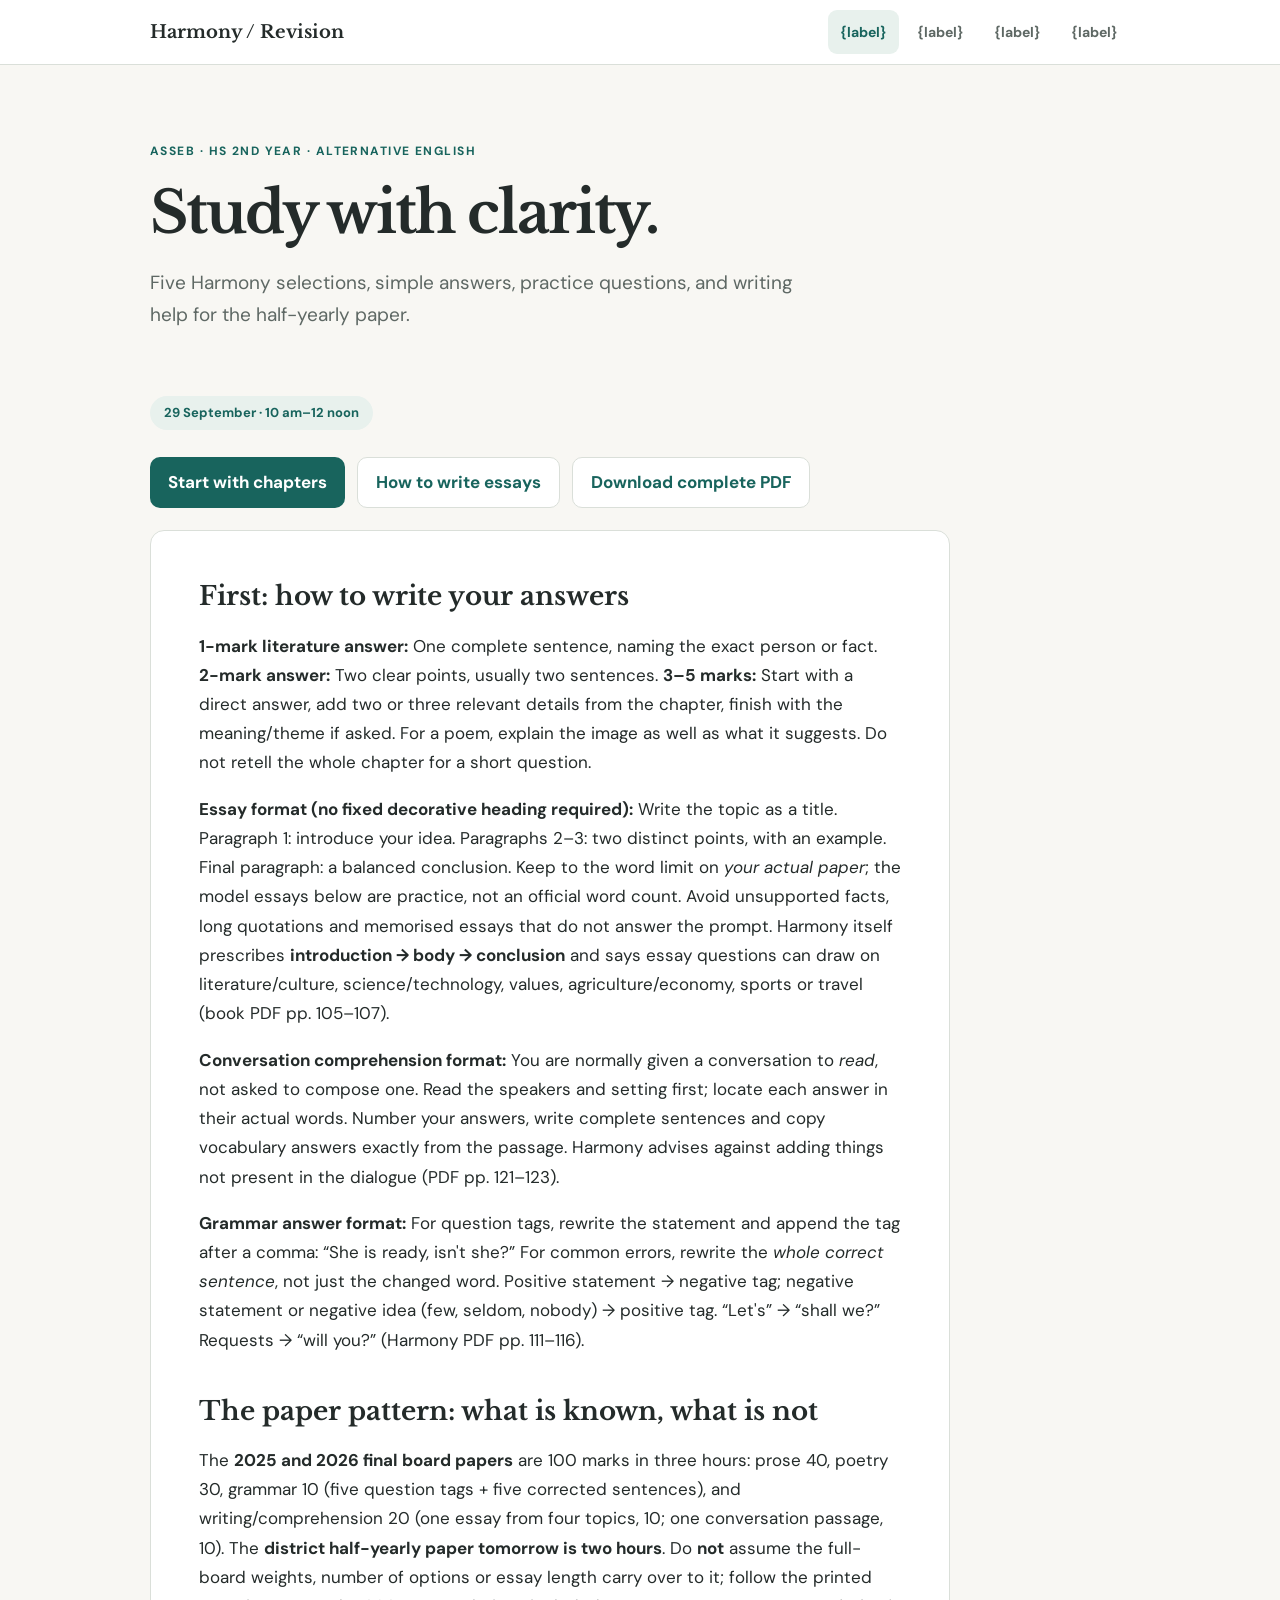
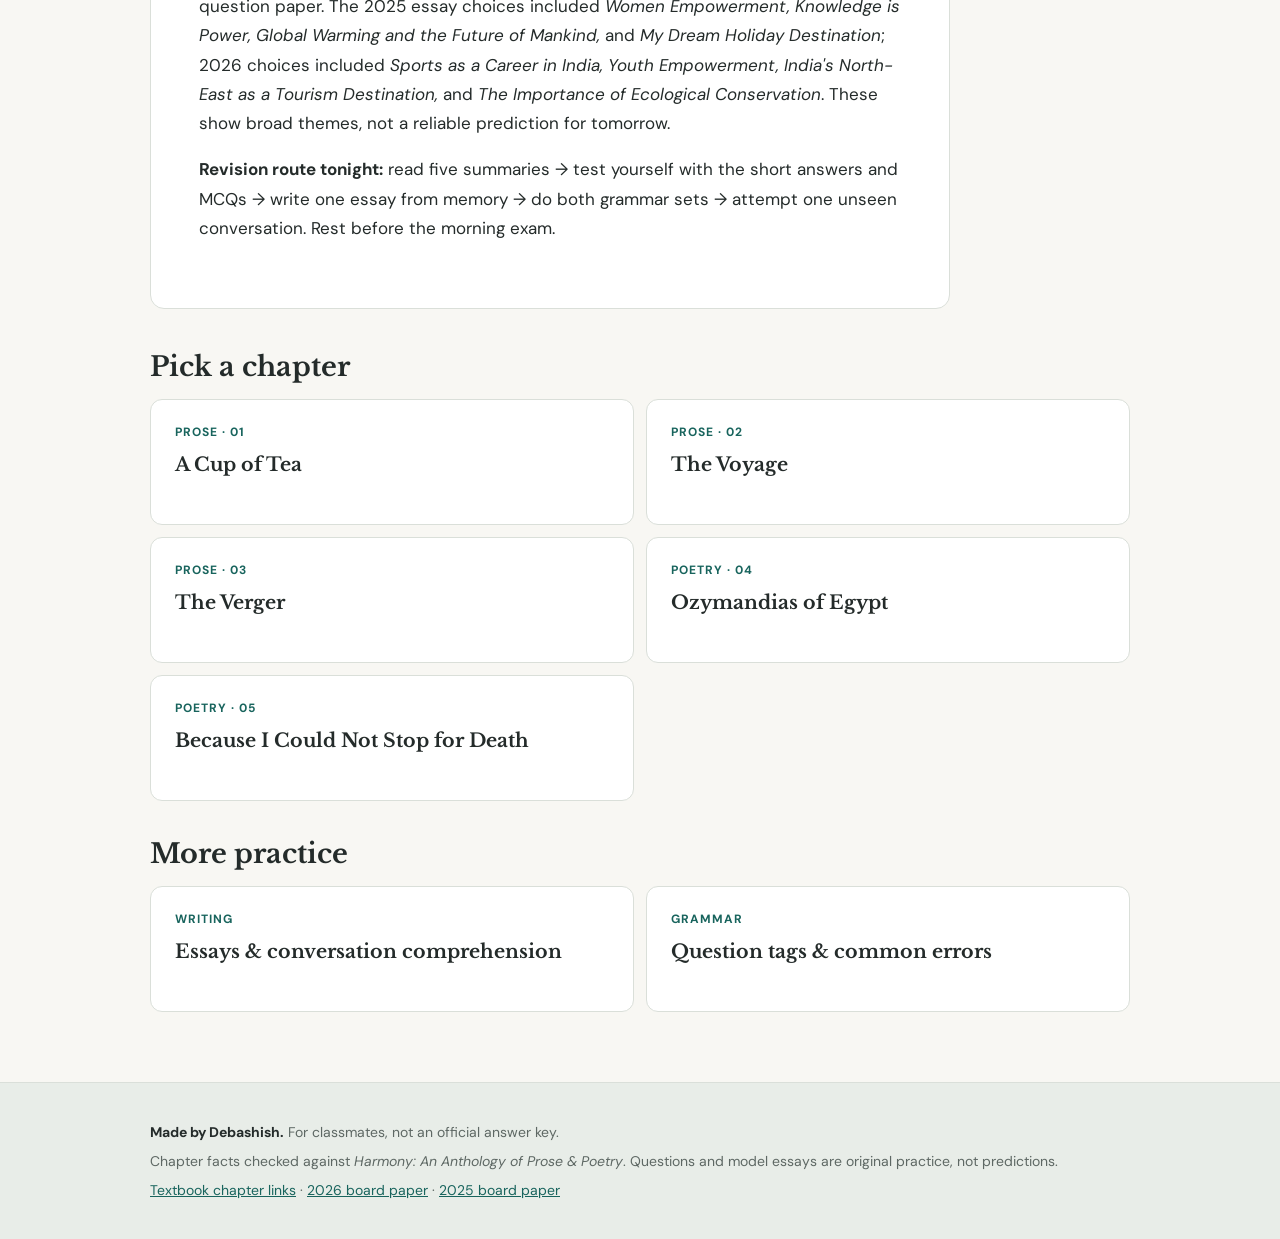
==== index.html @ 0e3cce75 "Build Harmony Alternative English revision website and PDF" ====
<!doctype html><html lang="en"><head><meta charset="utf-8"><meta name="viewport" content="width=device-width,initial-scale=1"><meta name="theme-color" content="#f8f7f3"><meta name="description" content="Readable Alternative English revision notes for ASSEB HS 2nd year: Harmony chapters, writing and practice."><title>Study with clarity. | Harmony Revision</title><link rel="stylesheet" href="style.css"></head><body><header class="top"><div class="shell"><a class="brand" href="index.html">Harmony / Revision</a><nav aria-label="Main navigation"><a href="index.html" aria-current="page">{label}</a><a href="chapters.html">{label}</a><a href="writing.html">{label}</a><a href="grammar.html">{label}</a></nav></div></header><div class="shell"><header class="hero"><span class="eyebrow">ASSEB · HS 2nd Year · Alternative English</span><h1>Study with clarity.</h1><p>Five Harmony selections, simple answers, practice questions, and writing help for the half-yearly paper.</p></header><main class="main"><span class="pill">29 September · 10 am–12 noon</span><div class="actions"><a class="btn" href="chapters.html">Start with chapters</a><a class="btn alt" href="writing.html">How to write essays</a><a class="btn alt" href="ALTE-Harmony-Study-Guide.pdf" download>Download complete PDF</a></div><section class="article"><h2>First: how to write your answers</h2>
<p><strong>1-mark literature answer:</strong> One complete sentence, naming the exact person or fact. <strong>2-mark answer:</strong> Two clear points, usually two sentences. <strong>3–5 marks:</strong> Start with a direct answer, add two or three relevant details from the chapter, finish with the meaning/theme if asked. For a poem, explain the image as well as what it suggests. Do not retell the whole chapter for a short question.</p>
<p><strong>Essay format (no fixed decorative heading required):</strong> Write the topic as a title. Paragraph 1: introduce your idea. Paragraphs 2–3: two distinct points, with an example. Final paragraph: a balanced conclusion. Keep to the word limit on <em>your actual paper</em>; the model essays below are practice, not an official word count. Avoid unsupported facts, long quotations and memorised essays that do not answer the prompt. Harmony itself prescribes <strong>introduction → body → conclusion</strong> and says essay questions can draw on literature/culture, science/technology, values, agriculture/economy, sports or travel (book PDF pp. 105–107).</p>
<p><strong>Conversation comprehension format:</strong> You are normally given a conversation to <em>read</em>, not asked to compose one. Read the speakers and setting first; locate each answer in their actual words. Number your answers, write complete sentences and copy vocabulary answers exactly from the passage. Harmony advises against adding things not present in the dialogue (PDF pp. 121–123).</p>
<p><strong>Grammar answer format:</strong> For question tags, rewrite the statement and append the tag after a comma: “She is ready, isn't she?” For common errors, rewrite the <em>whole correct sentence</em>, not just the changed word. Positive statement → negative tag; negative statement or negative idea (few, seldom, nobody) → positive tag. “Let's” → “shall we?” Requests → “will you?” (Harmony PDF pp. 111–116).</p>
<h2>The paper pattern: what is known, what is not</h2>
<p>The <strong>2025 and 2026 final board papers</strong> are 100 marks in three hours: prose 40, poetry 30, grammar 10 (five question tags + five corrected sentences), and writing/comprehension 20 (one essay from four topics, 10; one conversation passage, 10). The <strong>district half-yearly paper tomorrow is two hours</strong>. Do <strong>not</strong> assume the full-board weights, number of options or essay length carry over to it; follow the printed question paper. The 2025 essay choices included <em>Women Empowerment, Knowledge is Power, Global Warming and the Future of Mankind,</em> and <em>My Dream Holiday Destination</em>; 2026 choices included <em>Sports as a Career in India, Youth Empowerment, India's North-East as a Tourism Destination,</em> and <em>The Importance of Ecological Conservation</em>. These show broad themes, not a reliable prediction for tomorrow.</p>
<p><strong>Revision route tonight:</strong> read five summaries → test yourself with the short answers and MCQs → write one essay from memory → do both grammar sets → attempt one unseen conversation. Rest before the morning exam.</p></section><h2 class="section-title">Pick a chapter</h2><div class="chapter-list"><a class="chapter-link" href="a-cup-of-tea.html"><small>Prose · 01</small><strong>A Cup of Tea</strong></a><a class="chapter-link" href="the-voyage.html"><small>Prose · 02</small><strong>The Voyage</strong></a><a class="chapter-link" href="the-verger.html"><small>Prose · 03</small><strong>The Verger</strong></a><a class="chapter-link" href="ozymandias.html"><small>Poetry · 04</small><strong>Ozymandias of Egypt</strong></a><a class="chapter-link" href="because-i-could-not-stop-for-death.html"><small>Poetry · 05</small><strong>Because I Could Not Stop for Death</strong></a></div><h2 class="section-title">More practice</h2><div class="chapter-list"><a class="chapter-link" href="writing.html"><small>Writing</small><strong>Essays & conversation comprehension</strong></a><a class="chapter-link" href="grammar.html"><small>Grammar</small><strong>Question tags & common errors</strong></a></div></main></div><footer class="footer"><div class="shell"><p><strong>Made by Debashish.</strong> For classmates, not an official answer key.</p><p>Chapter facts checked against <em>Harmony: An Anthology of Prose &amp; Poetry</em>. Questions and model essays are original practice, not predictions.</p><p><a href="https://devlibrary.in/class-12-alternative-english-book">Textbook chapter links</a> · <a href="https://www.thetreasurenotes.in/2026/02/asseb-class-12-alternative-english-question-paper-2026.html">2026 board paper</a> · <a href="https://www.dynamictutorialsandservices.org/2025/06/alternative-english-question-paper-2025.html">2025 board paper</a></p></div></footer><script src="app.js"></script></body></html>
---- style.css ----
@import url('https://fonts.googleapis.com/css2?family=DM+Sans:wght@400;500;600;700&family=Libre+Baskerville:wght@400;700&display=swap');
:root{--paper:#f8f7f3;--ink:#242b2a;--muted:#5e6864;--line:#dadfd9;--teal:#18645d;--soft:#e8f1ed;--white:#fff}*{box-sizing:border-box}html{scroll-behavior:smooth}body{margin:0;background:var(--paper);color:var(--ink);font:17px/1.72 'DM Sans',Arial,sans-serif}a{color:var(--teal)}a:focus-visible,button:focus-visible,input:focus-visible{outline:3px solid #d68c48;outline-offset:3px}.shell{width:min(980px,calc(100% - 38px));margin:auto}.top{background:var(--white);border-bottom:1px solid var(--line)}.top .shell{min-height:64px;display:flex;align-items:center;justify-content:space-between;gap:16px}.brand{font:700 18px 'Libre Baskerville',Georgia,serif;color:var(--ink);text-decoration:none}.top nav{display:flex;flex-wrap:wrap;gap:6px}.top nav a{color:var(--muted);font-size:14px;text-decoration:none;font-weight:700;padding:10px 12px;border-radius:9px}.top nav a:hover,.top nav a[aria-current]{background:var(--soft);color:var(--teal)}.hero{padding:70px 0 45px;max-width:790px}.eyebrow{color:var(--teal);font-size:12px;letter-spacing:.12em;font-weight:700;text-transform:uppercase}.hero h1{font:700 clamp(34px,6vw,58px)/1.16 'Libre Baskerville',Georgia,serif;letter-spacing:-.035em;margin:16px 0}.hero p{font-size:19px;color:var(--muted);max-width:670px}.pill{display:inline-block;background:var(--soft);color:var(--teal);font-size:13px;font-weight:700;border-radius:100px;padding:6px 14px}.actions{display:flex;gap:12px;flex-wrap:wrap;margin-top:27px}.btn{display:inline-flex;align-items:center;justify-content:center;min-height:48px;padding:10px 18px;background:var(--teal);color:white;text-decoration:none;border-radius:10px;font-weight:700}.btn.alt{background:white;color:var(--teal);border:1px solid var(--line)}.main{padding-bottom:70px}.section-title{font:700 27px/1.3 'Libre Baskerville',Georgia,serif;margin:35px 0 15px}.chapter-list{display:grid;grid-template-columns:repeat(2,minmax(0,1fr));gap:12px}.chapter-link{display:block;padding:22px 24px;background:white;border:1px solid var(--line);border-radius:12px;color:var(--ink);text-decoration:none;min-height:126px}.chapter-link:hover{border-color:var(--teal);background:#fdfefd}.chapter-link small{display:block;color:var(--teal);font-size:12px;text-transform:uppercase;letter-spacing:.08em;font-weight:700}.chapter-link strong{display:block;font:700 19px/1.35 'Libre Baskerville',Georgia,serif;margin-top:9px}.wide{grid-column:span 2}.article{max-width:800px;background:white;border:1px solid var(--line);border-radius:14px;padding:clamp(22px,5vw,48px);margin:22px 0 40px}.article h2{font:700 26px/1.35 'Libre Baskerville',Georgia,serif;margin:1.5em 0 .65em}.article h2:first-child{margin-top:0}.article h3{font:700 20px/1.4 'Libre Baskerville',Georgia,serif;margin:1.5em 0 .5em}.article p,.article li{overflow-wrap:anywhere}.article li{margin:8px 0}.article strong{font-weight:700}.article blockquote{border-left:3px solid var(--teal);padding-left:20px;margin:20px 0;color:var(--muted)}.article hr{border:0;border-top:1px solid var(--line);margin:28px 0}.article ol,.article ul{padding-left:1.35em}.article a{overflow-wrap:anywhere}.article .qna{background:var(--paper);padding:12px;border-radius:8px}.navchap{display:flex;justify-content:space-between;gap:12px;margin:24px 0}.crumb{display:inline-block;margin-top:26px;color:var(--teal);text-decoration:none;font-size:14px;font-weight:700}.footer{background:#e8ede8;border-top:1px solid var(--line);padding:32px 0;font-size:14px;color:var(--muted)}.footer strong{color:var(--ink)}.footer p{margin:5px 0}.footer a{color:var(--teal)}.progress{display:flex;align-items:center;gap:8px;font-size:14px;font-weight:700;color:var(--teal);margin:16px 0}.progress input{width:20px;height:20px;accent-color:var(--teal)}.toc{display:flex;gap:9px;flex-wrap:wrap}.toc a{background:white;border:1px solid var(--line);border-radius:100px;padding:7px 13px;text-decoration:none;font-size:14px;font-weight:700}.article details{border:1px solid var(--line);border-radius:9px;padding:10px 14px;margin:9px 0}.article summary{cursor:pointer;font-weight:700}.article details p{margin:8px 0}.notice{padding:18px;background:var(--soft);border-radius:10px;color:#21453e;margin:22px 0}.printlink{margin:16px 0}.sr-only{position:absolute;clip:rect(0,0,0,0)}@media(max-width:640px){body{font-size:16px;line-height:1.68}.top .shell{align-items:flex-start;flex-direction:column;padding:11px 0}.top nav{width:100%;justify-content:space-between}.top nav a{padding:8px 5px;font-size:13px}.hero{padding:43px 0 28px}.hero p{font-size:17px}.chapter-list{grid-template-columns:1fr}.wide{grid-column:auto}.article{margin:14px 0 30px}.navchap{flex-direction:column}}@media print{.top,.footer,.actions,.navchap,.progress,.crumb{display:none!important}.article{border:0;padding:0;max-width:none}body{background:white;font-size:12pt}.shell{width:100%}}
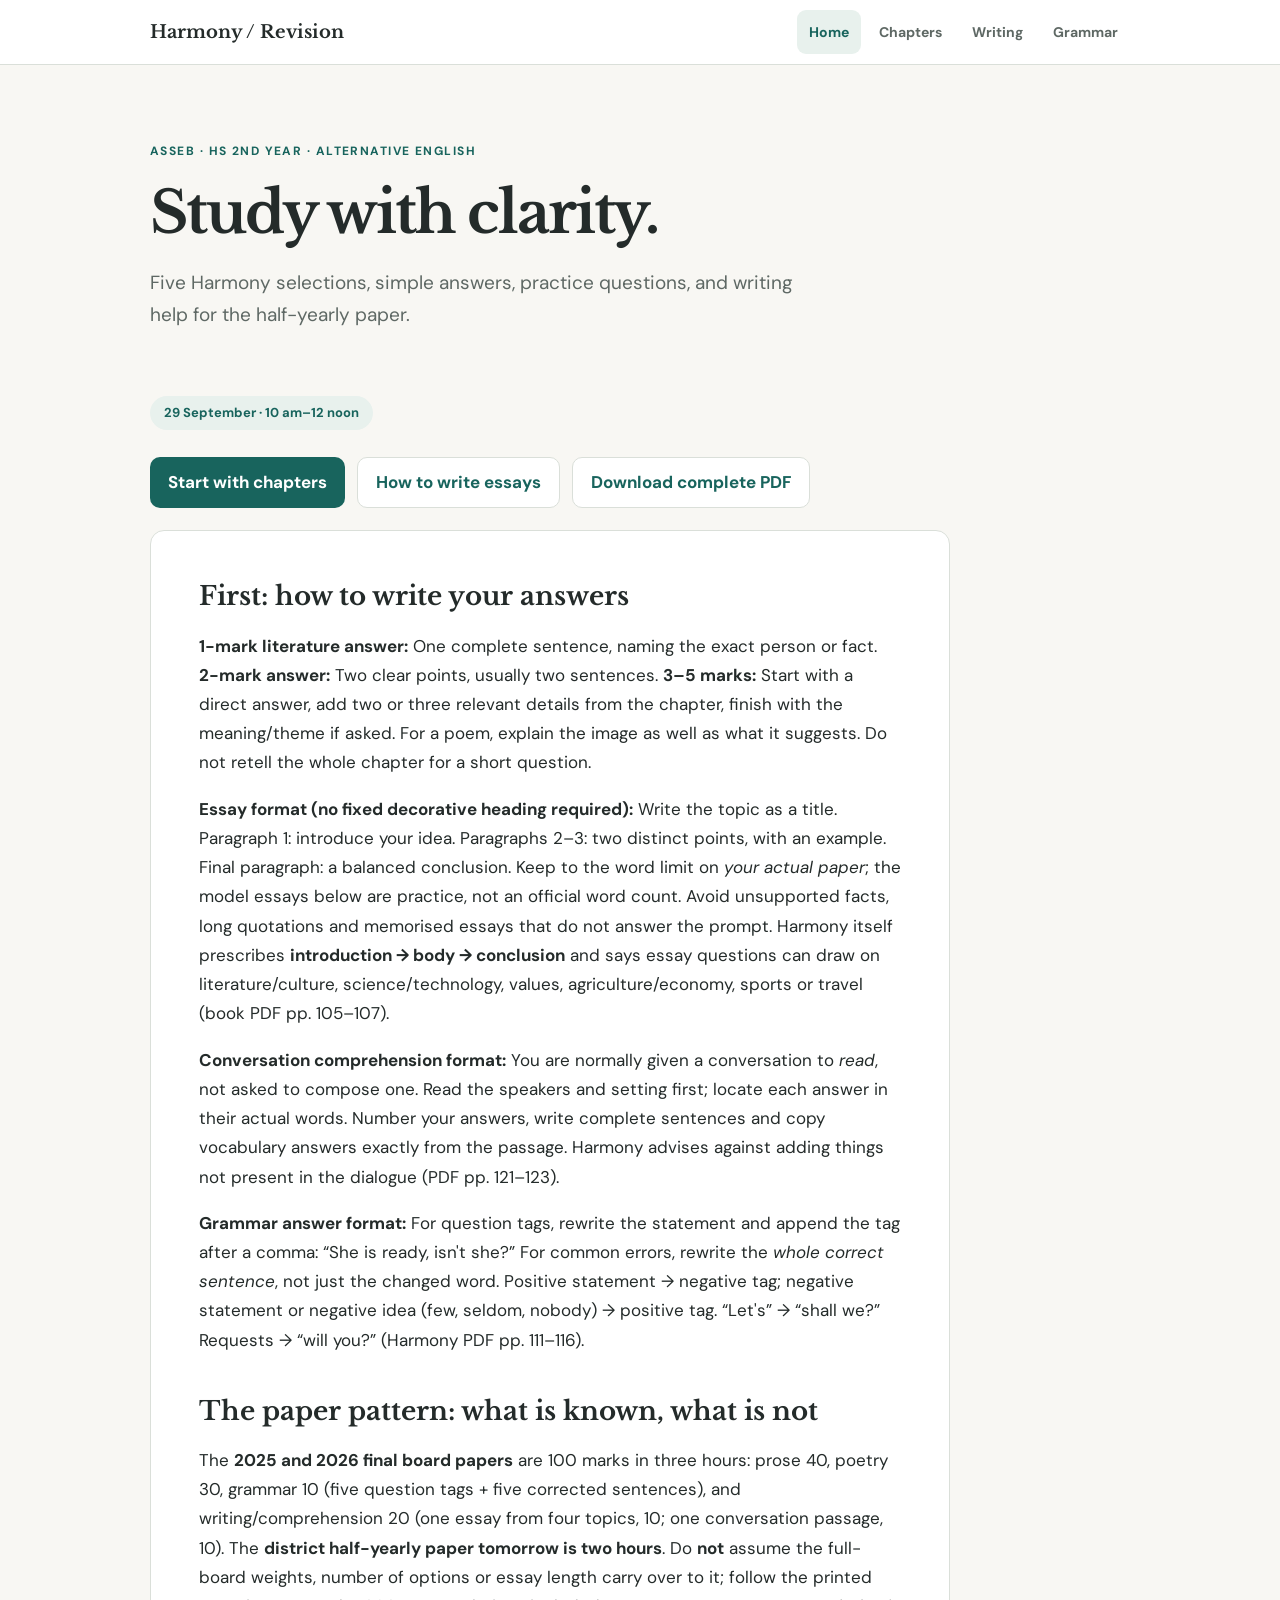
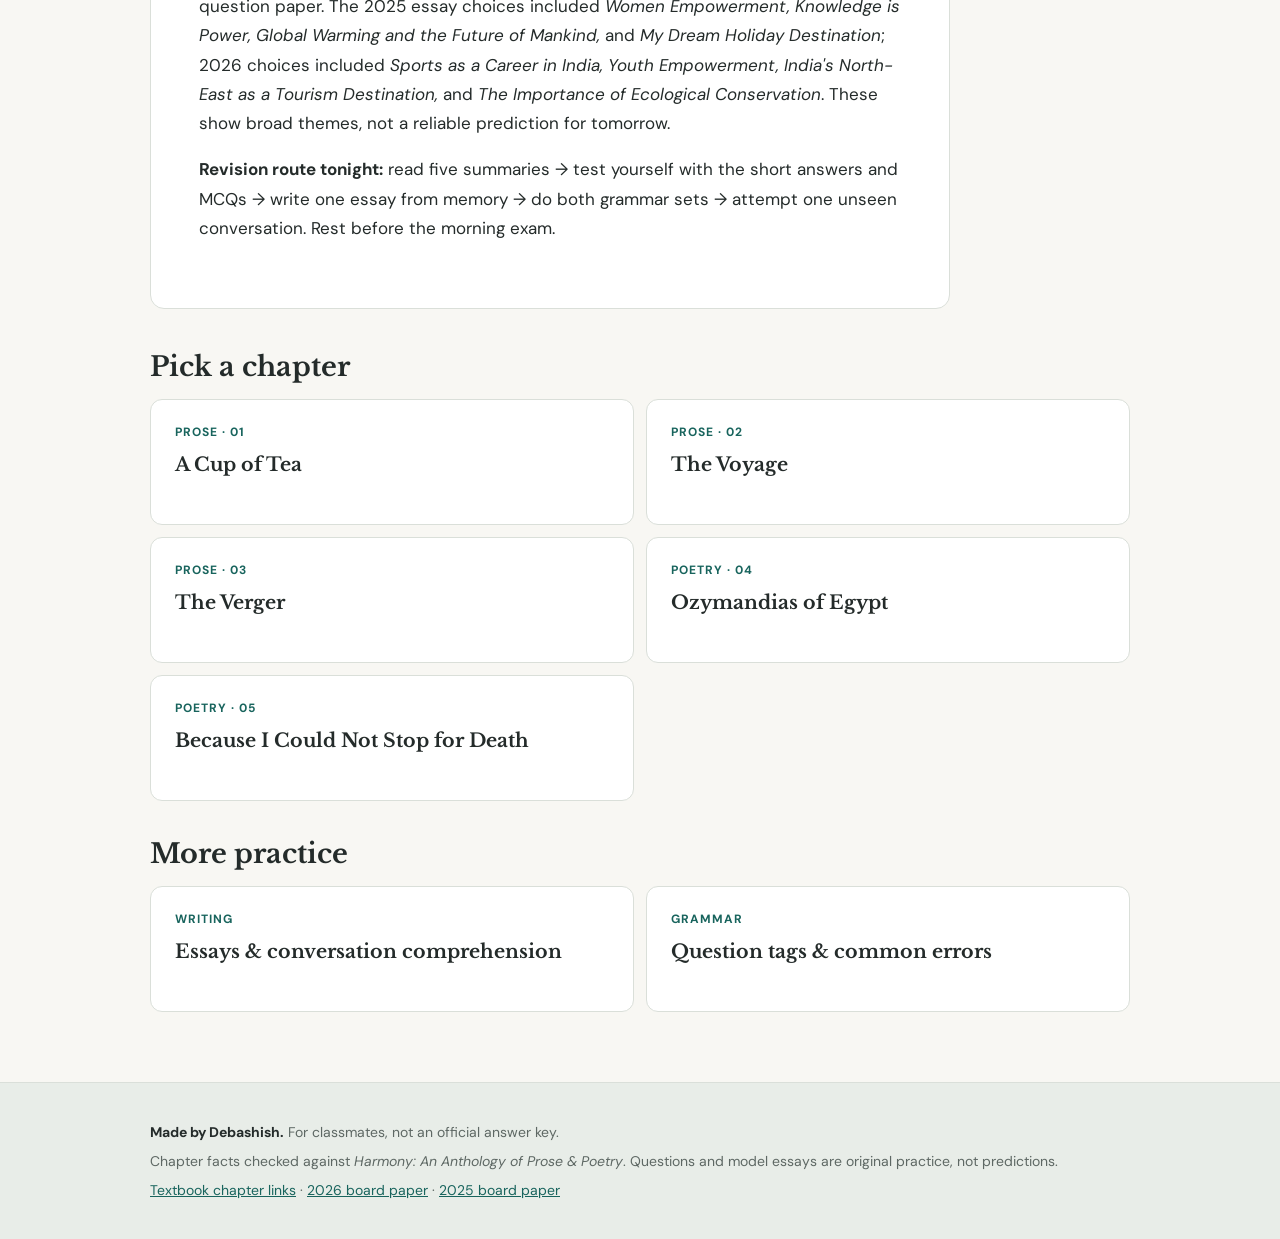
==== commit 73d2cf8a: "Fix navigation labels and writing-page anchors" ====
--- a/index.html
+++ b/index.html
@@ -1,4 +1,4 @@
-<!doctype html><html lang="en"><head><meta charset="utf-8"><meta name="viewport" content="width=device-width,initial-scale=1"><meta name="theme-color" content="#f8f7f3"><meta name="description" content="Readable Alternative English revision notes for ASSEB HS 2nd year: Harmony chapters, writing and practice."><title>Study with clarity. | Harmony Revision</title><link rel="stylesheet" href="style.css"></head><body><header class="top"><div class="shell"><a class="brand" href="index.html">Harmony / Revision</a><nav aria-label="Main navigation"><a href="index.html" aria-current="page">{label}</a><a href="chapters.html">{label}</a><a href="writing.html">{label}</a><a href="grammar.html">{label}</a></nav></div></header><div class="shell"><header class="hero"><span class="eyebrow">ASSEB · HS 2nd Year · Alternative English</span><h1>Study with clarity.</h1><p>Five Harmony selections, simple answers, practice questions, and writing help for the half-yearly paper.</p></header><main class="main"><span class="pill">29 September · 10 am–12 noon</span><div class="actions"><a class="btn" href="chapters.html">Start with chapters</a><a class="btn alt" href="writing.html">How to write essays</a><a class="btn alt" href="ALTE-Harmony-Study-Guide.pdf" download>Download complete PDF</a></div><section class="article"><h2>First: how to write your answers</h2>
+<!doctype html><html lang="en"><head><meta charset="utf-8"><meta name="viewport" content="width=device-width,initial-scale=1"><meta name="theme-color" content="#f8f7f3"><meta name="description" content="Readable Alternative English revision notes for ASSEB HS 2nd year: Harmony chapters, writing and practice."><title>Study with clarity. | Harmony Revision</title><link rel="stylesheet" href="style.css"></head><body><header class="top"><div class="shell"><a class="brand" href="index.html">Harmony / Revision</a><nav aria-label="Main navigation"><a href="index.html" aria-current="page">Home</a><a href="chapters.html">Chapters</a><a href="writing.html">Writing</a><a href="grammar.html">Grammar</a></nav></div></header><div class="shell"><header class="hero"><span class="eyebrow">ASSEB · HS 2nd Year · Alternative English</span><h1>Study with clarity.</h1><p>Five Harmony selections, simple answers, practice questions, and writing help for the half-yearly paper.</p></header><main class="main"><span class="pill">29 September · 10 am–12 noon</span><div class="actions"><a class="btn" href="chapters.html">Start with chapters</a><a class="btn alt" href="writing.html">How to write essays</a><a class="btn alt" href="ALTE-Harmony-Study-Guide.pdf" download>Download complete PDF</a></div><section class="article"><h2>First: how to write your answers</h2>
 <p><strong>1-mark literature answer:</strong> One complete sentence, naming the exact person or fact. <strong>2-mark answer:</strong> Two clear points, usually two sentences. <strong>3–5 marks:</strong> Start with a direct answer, add two or three relevant details from the chapter, finish with the meaning/theme if asked. For a poem, explain the image as well as what it suggests. Do not retell the whole chapter for a short question.</p>
 <p><strong>Essay format (no fixed decorative heading required):</strong> Write the topic as a title. Paragraph 1: introduce your idea. Paragraphs 2–3: two distinct points, with an example. Final paragraph: a balanced conclusion. Keep to the word limit on <em>your actual paper</em>; the model essays below are practice, not an official word count. Avoid unsupported facts, long quotations and memorised essays that do not answer the prompt. Harmony itself prescribes <strong>introduction → body → conclusion</strong> and says essay questions can draw on literature/culture, science/technology, values, agriculture/economy, sports or travel (book PDF pp. 105–107).</p>
 <p><strong>Conversation comprehension format:</strong> You are normally given a conversation to <em>read</em>, not asked to compose one. Read the speakers and setting first; locate each answer in their actual words. Number your answers, write complete sentences and copy vocabulary answers exactly from the passage. Harmony advises against adding things not present in the dialogue (PDF pp. 121–123).</p>
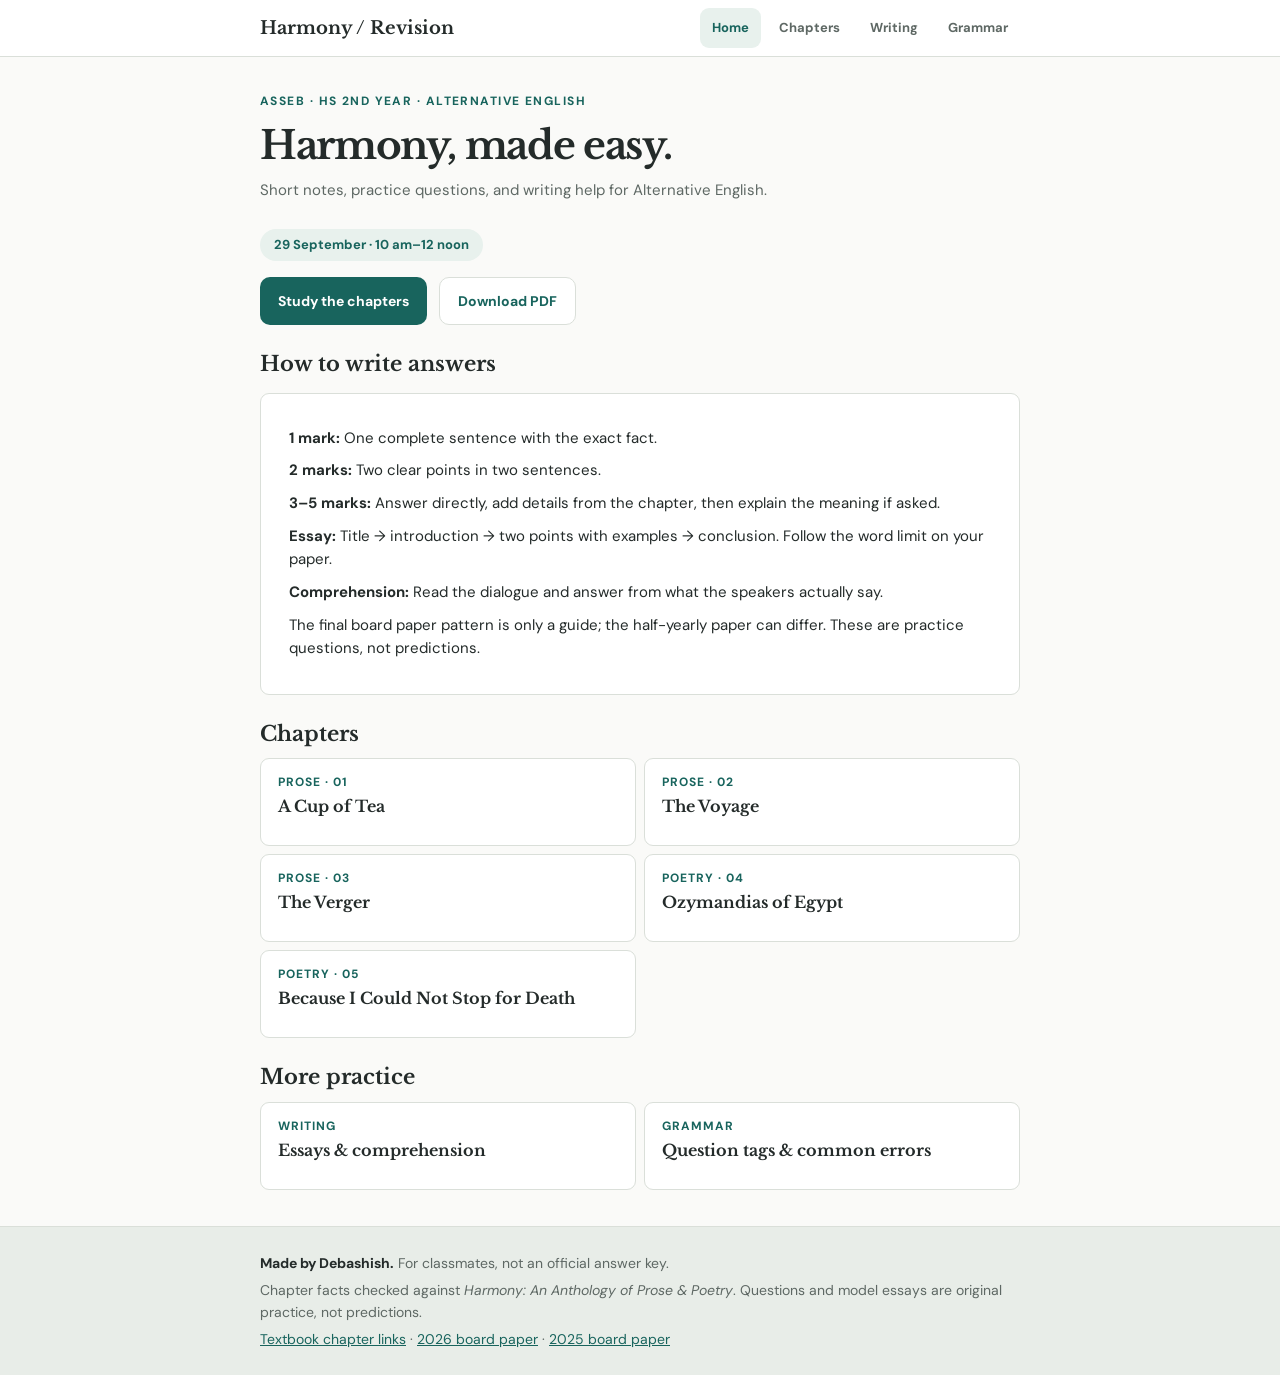
==== commit 8117608e: "Simplify reading layout and hide practice answers until revealed" ====
--- a/index.html
+++ b/index.html
@@ -1,8 +1 @@
-<!doctype html><html lang="en"><head><meta charset="utf-8"><meta name="viewport" content="width=device-width,initial-scale=1"><meta name="theme-color" content="#f8f7f3"><meta name="description" content="Readable Alternative English revision notes for ASSEB HS 2nd year: Harmony chapters, writing and practice."><title>Study with clarity. | Harmony Revision</title><link rel="stylesheet" href="style.css"></head><body><header class="top"><div class="shell"><a class="brand" href="index.html">Harmony / Revision</a><nav aria-label="Main navigation"><a href="index.html" aria-current="page">Home</a><a href="chapters.html">Chapters</a><a href="writing.html">Writing</a><a href="grammar.html">Grammar</a></nav></div></header><div class="shell"><header class="hero"><span class="eyebrow">ASSEB · HS 2nd Year · Alternative English</span><h1>Study with clarity.</h1><p>Five Harmony selections, simple answers, practice questions, and writing help for the half-yearly paper.</p></header><main class="main"><span class="pill">29 September · 10 am–12 noon</span><div class="actions"><a class="btn" href="chapters.html">Start with chapters</a><a class="btn alt" href="writing.html">How to write essays</a><a class="btn alt" href="ALTE-Harmony-Study-Guide.pdf" download>Download complete PDF</a></div><section class="article"><h2>First: how to write your answers</h2>
-<p><strong>1-mark literature answer:</strong> One complete sentence, naming the exact person or fact. <strong>2-mark answer:</strong> Two clear points, usually two sentences. <strong>3–5 marks:</strong> Start with a direct answer, add two or three relevant details from the chapter, finish with the meaning/theme if asked. For a poem, explain the image as well as what it suggests. Do not retell the whole chapter for a short question.</p>
-<p><strong>Essay format (no fixed decorative heading required):</strong> Write the topic as a title. Paragraph 1: introduce your idea. Paragraphs 2–3: two distinct points, with an example. Final paragraph: a balanced conclusion. Keep to the word limit on <em>your actual paper</em>; the model essays below are practice, not an official word count. Avoid unsupported facts, long quotations and memorised essays that do not answer the prompt. Harmony itself prescribes <strong>introduction → body → conclusion</strong> and says essay questions can draw on literature/culture, science/technology, values, agriculture/economy, sports or travel (book PDF pp. 105–107).</p>
-<p><strong>Conversation comprehension format:</strong> You are normally given a conversation to <em>read</em>, not asked to compose one. Read the speakers and setting first; locate each answer in their actual words. Number your answers, write complete sentences and copy vocabulary answers exactly from the passage. Harmony advises against adding things not present in the dialogue (PDF pp. 121–123).</p>
-<p><strong>Grammar answer format:</strong> For question tags, rewrite the statement and append the tag after a comma: “She is ready, isn't she?” For common errors, rewrite the <em>whole correct sentence</em>, not just the changed word. Positive statement → negative tag; negative statement or negative idea (few, seldom, nobody) → positive tag. “Let's” → “shall we?” Requests → “will you?” (Harmony PDF pp. 111–116).</p>
-<h2>The paper pattern: what is known, what is not</h2>
-<p>The <strong>2025 and 2026 final board papers</strong> are 100 marks in three hours: prose 40, poetry 30, grammar 10 (five question tags + five corrected sentences), and writing/comprehension 20 (one essay from four topics, 10; one conversation passage, 10). The <strong>district half-yearly paper tomorrow is two hours</strong>. Do <strong>not</strong> assume the full-board weights, number of options or essay length carry over to it; follow the printed question paper. The 2025 essay choices included <em>Women Empowerment, Knowledge is Power, Global Warming and the Future of Mankind,</em> and <em>My Dream Holiday Destination</em>; 2026 choices included <em>Sports as a Career in India, Youth Empowerment, India's North-East as a Tourism Destination,</em> and <em>The Importance of Ecological Conservation</em>. These show broad themes, not a reliable prediction for tomorrow.</p>
-<p><strong>Revision route tonight:</strong> read five summaries → test yourself with the short answers and MCQs → write one essay from memory → do both grammar sets → attempt one unseen conversation. Rest before the morning exam.</p></section><h2 class="section-title">Pick a chapter</h2><div class="chapter-list"><a class="chapter-link" href="a-cup-of-tea.html"><small>Prose · 01</small><strong>A Cup of Tea</strong></a><a class="chapter-link" href="the-voyage.html"><small>Prose · 02</small><strong>The Voyage</strong></a><a class="chapter-link" href="the-verger.html"><small>Prose · 03</small><strong>The Verger</strong></a><a class="chapter-link" href="ozymandias.html"><small>Poetry · 04</small><strong>Ozymandias of Egypt</strong></a><a class="chapter-link" href="because-i-could-not-stop-for-death.html"><small>Poetry · 05</small><strong>Because I Could Not Stop for Death</strong></a></div><h2 class="section-title">More practice</h2><div class="chapter-list"><a class="chapter-link" href="writing.html"><small>Writing</small><strong>Essays & conversation comprehension</strong></a><a class="chapter-link" href="grammar.html"><small>Grammar</small><strong>Question tags & common errors</strong></a></div></main></div><footer class="footer"><div class="shell"><p><strong>Made by Debashish.</strong> For classmates, not an official answer key.</p><p>Chapter facts checked against <em>Harmony: An Anthology of Prose &amp; Poetry</em>. Questions and model essays are original practice, not predictions.</p><p><a href="https://devlibrary.in/class-12-alternative-english-book">Textbook chapter links</a> · <a href="https://www.thetreasurenotes.in/2026/02/asseb-class-12-alternative-english-question-paper-2026.html">2026 board paper</a> · <a href="https://www.dynamictutorialsandservices.org/2025/06/alternative-english-question-paper-2025.html">2025 board paper</a></p></div></footer><script src="app.js"></script></body></html>+<!doctype html><html lang="en"><head><meta charset="utf-8"><meta name="viewport" content="width=device-width,initial-scale=1"><meta name="theme-color" content="#f8f7f3"><meta name="description" content="Readable Alternative English revision notes for ASSEB HS 2nd year: Harmony chapters, writing and practice."><title>Harmony, made easy. | Harmony Revision</title><link rel="stylesheet" href="style.css"></head><body><header class="top"><div class="shell"><a class="brand" href="index.html">Harmony / Revision</a><nav aria-label="Main navigation"><a href="index.html" aria-current="page">Home</a><a href="chapters.html">Chapters</a><a href="writing.html">Writing</a><a href="grammar.html">Grammar</a></nav></div></header><div class="shell"><header class="hero"><span class="eyebrow">ASSEB · HS 2nd Year · Alternative English</span><h1>Harmony, made easy.</h1><p>Short notes, practice questions, and writing help for Alternative English.</p></header><main class="main"><span class="pill">29 September · 10 am–12 noon</span><div class="actions"><a class="btn" href="chapters.html">Study the chapters</a><a class="btn alt" href="ALTE-Harmony-Study-Guide.pdf" download>Download PDF</a></div><h2 class="section-title">How to write answers</h2><section class="article"><p><strong>1 mark:</strong> One complete sentence with the exact fact.</p><p><strong>2 marks:</strong> Two clear points in two sentences.</p><p><strong>3–5 marks:</strong> Answer directly, add details from the chapter, then explain the meaning if asked.</p><p><strong>Essay:</strong> Title → introduction → two points with examples → conclusion. Follow the word limit on your paper.</p><p><strong>Comprehension:</strong> Read the dialogue and answer from what the speakers actually say.</p><p>The final board paper pattern is only a guide; the half-yearly paper can differ. These are practice questions, not predictions.</p></section><h2 class="section-title">Chapters</h2><div class="chapter-list"><a class="chapter-link" href="a-cup-of-tea.html"><small>Prose · 01</small><strong>A Cup of Tea</strong></a><a class="chapter-link" href="the-voyage.html"><small>Prose · 02</small><strong>The Voyage</strong></a><a class="chapter-link" href="the-verger.html"><small>Prose · 03</small><strong>The Verger</strong></a><a class="chapter-link" href="ozymandias.html"><small>Poetry · 04</small><strong>Ozymandias of Egypt</strong></a><a class="chapter-link" href="because-i-could-not-stop-for-death.html"><small>Poetry · 05</small><strong>Because I Could Not Stop for Death</strong></a></div><h2 class="section-title">More practice</h2><div class="chapter-list"><a class="chapter-link" href="writing.html"><small>Writing</small><strong>Essays & comprehension</strong></a><a class="chapter-link" href="grammar.html"><small>Grammar</small><strong>Question tags & common errors</strong></a></div></main></div><footer class="footer"><div class="shell"><p><strong>Made by Debashish.</strong> For classmates, not an official answer key.</p><p>Chapter facts checked against <em>Harmony: An Anthology of Prose &amp; Poetry</em>. Questions and model essays are original practice, not predictions.</p><p><a href="https://devlibrary.in/class-12-alternative-english-book">Textbook chapter links</a> · <a href="https://www.thetreasurenotes.in/2026/02/asseb-class-12-alternative-english-question-paper-2026.html">2026 board paper</a> · <a href="https://www.dynamictutorialsandservices.org/2025/06/alternative-english-question-paper-2025.html">2025 board paper</a></p></div></footer><script src="app.js"></script></body></html>
--- a/style.css
+++ b/style.css
@@ -1,2 +1,4 @@
 @import url('https://fonts.googleapis.com/css2?family=DM+Sans:wght@400;500;600;700&family=Libre+Baskerville:wght@400;700&display=swap');
-:root{--paper:#f8f7f3;--ink:#242b2a;--muted:#5e6864;--line:#dadfd9;--teal:#18645d;--soft:#e8f1ed;--white:#fff}*{box-sizing:border-box}html{scroll-behavior:smooth}body{margin:0;background:var(--paper);color:var(--ink);font:17px/1.72 'DM Sans',Arial,sans-serif}a{color:var(--teal)}a:focus-visible,button:focus-visible,input:focus-visible{outline:3px solid #d68c48;outline-offset:3px}.shell{width:min(980px,calc(100% - 38px));margin:auto}.top{background:var(--white);border-bottom:1px solid var(--line)}.top .shell{min-height:64px;display:flex;align-items:center;justify-content:space-between;gap:16px}.brand{font:700 18px 'Libre Baskerville',Georgia,serif;color:var(--ink);text-decoration:none}.top nav{display:flex;flex-wrap:wrap;gap:6px}.top nav a{color:var(--muted);font-size:14px;text-decoration:none;font-weight:700;padding:10px 12px;border-radius:9px}.top nav a:hover,.top nav a[aria-current]{background:var(--soft);color:var(--teal)}.hero{padding:70px 0 45px;max-width:790px}.eyebrow{color:var(--teal);font-size:12px;letter-spacing:.12em;font-weight:700;text-transform:uppercase}.hero h1{font:700 clamp(34px,6vw,58px)/1.16 'Libre Baskerville',Georgia,serif;letter-spacing:-.035em;margin:16px 0}.hero p{font-size:19px;color:var(--muted);max-width:670px}.pill{display:inline-block;background:var(--soft);color:var(--teal);font-size:13px;font-weight:700;border-radius:100px;padding:6px 14px}.actions{display:flex;gap:12px;flex-wrap:wrap;margin-top:27px}.btn{display:inline-flex;align-items:center;justify-content:center;min-height:48px;padding:10px 18px;background:var(--teal);color:white;text-decoration:none;border-radius:10px;font-weight:700}.btn.alt{background:white;color:var(--teal);border:1px solid var(--line)}.main{padding-bottom:70px}.section-title{font:700 27px/1.3 'Libre Baskerville',Georgia,serif;margin:35px 0 15px}.chapter-list{display:grid;grid-template-columns:repeat(2,minmax(0,1fr));gap:12px}.chapter-link{display:block;padding:22px 24px;background:white;border:1px solid var(--line);border-radius:12px;color:var(--ink);text-decoration:none;min-height:126px}.chapter-link:hover{border-color:var(--teal);background:#fdfefd}.chapter-link small{display:block;color:var(--teal);font-size:12px;text-transform:uppercase;letter-spacing:.08em;font-weight:700}.chapter-link strong{display:block;font:700 19px/1.35 'Libre Baskerville',Georgia,serif;margin-top:9px}.wide{grid-column:span 2}.article{max-width:800px;background:white;border:1px solid var(--line);border-radius:14px;padding:clamp(22px,5vw,48px);margin:22px 0 40px}.article h2{font:700 26px/1.35 'Libre Baskerville',Georgia,serif;margin:1.5em 0 .65em}.article h2:first-child{margin-top:0}.article h3{font:700 20px/1.4 'Libre Baskerville',Georgia,serif;margin:1.5em 0 .5em}.article p,.article li{overflow-wrap:anywhere}.article li{margin:8px 0}.article strong{font-weight:700}.article blockquote{border-left:3px solid var(--teal);padding-left:20px;margin:20px 0;color:var(--muted)}.article hr{border:0;border-top:1px solid var(--line);margin:28px 0}.article ol,.article ul{padding-left:1.35em}.article a{overflow-wrap:anywhere}.article .qna{background:var(--paper);padding:12px;border-radius:8px}.navchap{display:flex;justify-content:space-between;gap:12px;margin:24px 0}.crumb{display:inline-block;margin-top:26px;color:var(--teal);text-decoration:none;font-size:14px;font-weight:700}.footer{background:#e8ede8;border-top:1px solid var(--line);padding:32px 0;font-size:14px;color:var(--muted)}.footer strong{color:var(--ink)}.footer p{margin:5px 0}.footer a{color:var(--teal)}.progress{display:flex;align-items:center;gap:8px;font-size:14px;font-weight:700;color:var(--teal);margin:16px 0}.progress input{width:20px;height:20px;accent-color:var(--teal)}.toc{display:flex;gap:9px;flex-wrap:wrap}.toc a{background:white;border:1px solid var(--line);border-radius:100px;padding:7px 13px;text-decoration:none;font-size:14px;font-weight:700}.article details{border:1px solid var(--line);border-radius:9px;padding:10px 14px;margin:9px 0}.article summary{cursor:pointer;font-weight:700}.article details p{margin:8px 0}.notice{padding:18px;background:var(--soft);border-radius:10px;color:#21453e;margin:22px 0}.printlink{margin:16px 0}.sr-only{position:absolute;clip:rect(0,0,0,0)}@media(max-width:640px){body{font-size:16px;line-height:1.68}.top .shell{align-items:flex-start;flex-direction:column;padding:11px 0}.top nav{width:100%;justify-content:space-between}.top nav a{padding:8px 5px;font-size:13px}.hero{padding:43px 0 28px}.hero p{font-size:17px}.chapter-list{grid-template-columns:1fr}.wide{grid-column:auto}.article{margin:14px 0 30px}.navchap{flex-direction:column}}@media print{.top,.footer,.actions,.navchap,.progress,.crumb{display:none!important}.article{border:0;padding:0;max-width:none}body{background:white;font-size:12pt}.shell{width:100%}}+:root{--paper:#f8f7f3;--ink:#242b2a;--muted:#5e6864;--line:#dadfd9;--teal:#18645d;--soft:#e8f1ed;--white:#fff}*{box-sizing:border-box}html{scroll-behavior:smooth}body{margin:0;background:var(--paper);color:var(--ink);font:17px/1.72 'DM Sans',Arial,sans-serif}a{color:var(--teal)}a:focus-visible,button:focus-visible,input:focus-visible{outline:3px solid #d68c48;outline-offset:3px}.shell{width:min(980px,calc(100% - 38px));margin:auto}.top{background:var(--white);border-bottom:1px solid var(--line)}.top .shell{min-height:64px;display:flex;align-items:center;justify-content:space-between;gap:16px}.brand{font:700 18px 'Libre Baskerville',Georgia,serif;color:var(--ink);text-decoration:none}.top nav{display:flex;flex-wrap:wrap;gap:6px}.top nav a{color:var(--muted);font-size:14px;text-decoration:none;font-weight:700;padding:10px 12px;border-radius:9px}.top nav a:hover,.top nav a[aria-current]{background:var(--soft);color:var(--teal)}.hero{padding:70px 0 45px;max-width:790px}.eyebrow{color:var(--teal);font-size:12px;letter-spacing:.12em;font-weight:700;text-transform:uppercase}.hero h1{font:700 clamp(34px,6vw,58px)/1.16 'Libre Baskerville',Georgia,serif;letter-spacing:-.035em;margin:16px 0}.hero p{font-size:19px;color:var(--muted);max-width:670px}.pill{display:inline-block;background:var(--soft);color:var(--teal);font-size:13px;font-weight:700;border-radius:100px;padding:6px 14px}.actions{display:flex;gap:12px;flex-wrap:wrap;margin-top:27px}.btn{display:inline-flex;align-items:center;justify-content:center;min-height:48px;padding:10px 18px;background:var(--teal);color:white;text-decoration:none;border-radius:10px;font-weight:700}.btn.alt{background:white;color:var(--teal);border:1px solid var(--line)}.main{padding-bottom:70px}.section-title{font:700 27px/1.3 'Libre Baskerville',Georgia,serif;margin:35px 0 15px}.chapter-list{display:grid;grid-template-columns:repeat(2,minmax(0,1fr));gap:12px}.chapter-link{display:block;padding:22px 24px;background:white;border:1px solid var(--line);border-radius:12px;color:var(--ink);text-decoration:none;min-height:126px}.chapter-link:hover{border-color:var(--teal);background:#fdfefd}.chapter-link small{display:block;color:var(--teal);font-size:12px;text-transform:uppercase;letter-spacing:.08em;font-weight:700}.chapter-link strong{display:block;font:700 19px/1.35 'Libre Baskerville',Georgia,serif;margin-top:9px}.wide{grid-column:span 2}.article{max-width:800px;background:white;border:1px solid var(--line);border-radius:14px;padding:clamp(22px,5vw,48px);margin:22px 0 40px}.article h2{font:700 26px/1.35 'Libre Baskerville',Georgia,serif;margin:1.5em 0 .65em}.article h2:first-child{margin-top:0}.article h3{font:700 20px/1.4 'Libre Baskerville',Georgia,serif;margin:1.5em 0 .5em}.article p,.article li{overflow-wrap:anywhere}.article li{margin:8px 0}.article strong{font-weight:700}.article blockquote{border-left:3px solid var(--teal);padding-left:20px;margin:20px 0;color:var(--muted)}.article hr{border:0;border-top:1px solid var(--line);margin:28px 0}.article ol,.article ul{padding-left:1.35em}.article a{overflow-wrap:anywhere}.article .qna{background:var(--paper);padding:12px;border-radius:8px}.navchap{display:flex;justify-content:space-between;gap:12px;margin:24px 0}.crumb{display:inline-block;margin-top:26px;color:var(--teal);text-decoration:none;font-size:14px;font-weight:700}.footer{background:#e8ede8;border-top:1px solid var(--line);padding:32px 0;font-size:14px;color:var(--muted)}.footer strong{color:var(--ink)}.footer p{margin:5px 0}.footer a{color:var(--teal)}.progress{display:flex;align-items:center;gap:8px;font-size:14px;font-weight:700;color:var(--teal);margin:16px 0}.progress input{width:20px;height:20px;accent-color:var(--teal)}.toc{display:flex;gap:9px;flex-wrap:wrap}.toc a{background:white;border:1px solid var(--line);border-radius:100px;padding:7px 13px;text-decoration:none;font-size:14px;font-weight:700}.article details{border:1px solid var(--line);border-radius:9px;padding:10px 14px;margin:9px 0}.article summary{cursor:pointer;font-weight:700}.article details p{margin:8px 0}.notice{padding:18px;background:var(--soft);border-radius:10px;color:#21453e;margin:22px 0}.printlink{margin:16px 0}.sr-only{position:absolute;clip:rect(0,0,0,0)}@media(max-width:640px){body{font-size:16px;line-height:1.68}.top .shell{align-items:flex-start;flex-direction:column;padding:11px 0}.top nav{width:100%;justify-content:space-between}.top nav a{padding:8px 5px;font-size:13px}.hero{padding:43px 0 28px}.hero p{font-size:17px}.chapter-list{grid-template-columns:1fr}.wide{grid-column:auto}.article{margin:14px 0 30px}.navchap{flex-direction:column}}@media print{.top,.footer,.actions,.navchap,.progress,.crumb{display:none!important}.article{border:0;padding:0;max-width:none}body{background:white;font-size:12pt}.shell{width:100%}}
+/* Compact reading layout */
+body{font-size:15px;line-height:1.58;background:#fafaf8}.shell{width:min(760px,calc(100% - 32px))}.hero{padding:32px 0 18px}.hero h1{font-size:clamp(27px,4vw,39px);line-height:1.25;margin:9px 0}.hero p{font-size:15px;line-height:1.55;margin:8px 0}.top .shell{min-height:56px}.article{padding:24px 28px;margin:14px 0 26px;border-radius:9px}.article h2{font-size:20px;margin:1.25em 0 .5em}.article h3{font-size:17px;margin:1.25em 0 .5em}.article p{margin:9px 0}.article li{margin:4px 0}.chapter-list{gap:8px}.chapter-link{padding:14px 17px;min-height:88px;border-radius:9px}.chapter-link strong{font-size:16px;margin-top:4px}.section-title{font-size:21px;margin:26px 0 10px}.main{padding-bottom:36px}.footer{padding:20px 0}.qcard{border-top:1px solid var(--line);padding:13px 0}.qcard:first-of-type{border-top:0}.qcard p{margin:0 0 7px}.qcard .options{display:grid;grid-template-columns:repeat(2,minmax(0,1fr));gap:4px 12px;margin:8px 0 12px}.qcard .options span{background:#f5f7f4;border-radius:5px;padding:5px 9px}.qcard details{border:0;margin:7px 0 0;padding:0}.qcard summary,.answer-reveal summary{display:inline-block;cursor:pointer;background:var(--soft);color:var(--teal);font-weight:700;border-radius:7px;padding:7px 11px;list-style:none}.qcard summary::-webkit-details-marker,.answer-reveal summary::-webkit-details-marker{display:none}.qcard details[open] summary,.answer-reveal[open] summary{background:#d5e8df}.qcard details p,.answer-reveal>p{padding:8px 11px;margin-top:6px;background:#f5f7f4;border-radius:6px}.answer-reveal{margin:12px 0 28px}.quick-grid{display:grid;grid-template-columns:repeat(2,minmax(0,1fr));gap:8px}.quick-grid a{min-height:52px}.hero .pill{margin-top:8px}.actions{margin-top:16px}.btn{font-size:14px}.top nav a{font-size:13px}.article>h2:first-child{margin-top:0}@media(max-width:640px){body{font-size:14px}.article{padding:17px;margin:12px 0 22px}.hero{padding:22px 0 10px}.hero h1{font-size:27px}.top .shell{gap:0}.top nav a{font-size:12px}.qcard .options{grid-template-columns:1fr}.quick-grid{grid-template-columns:1fr}}
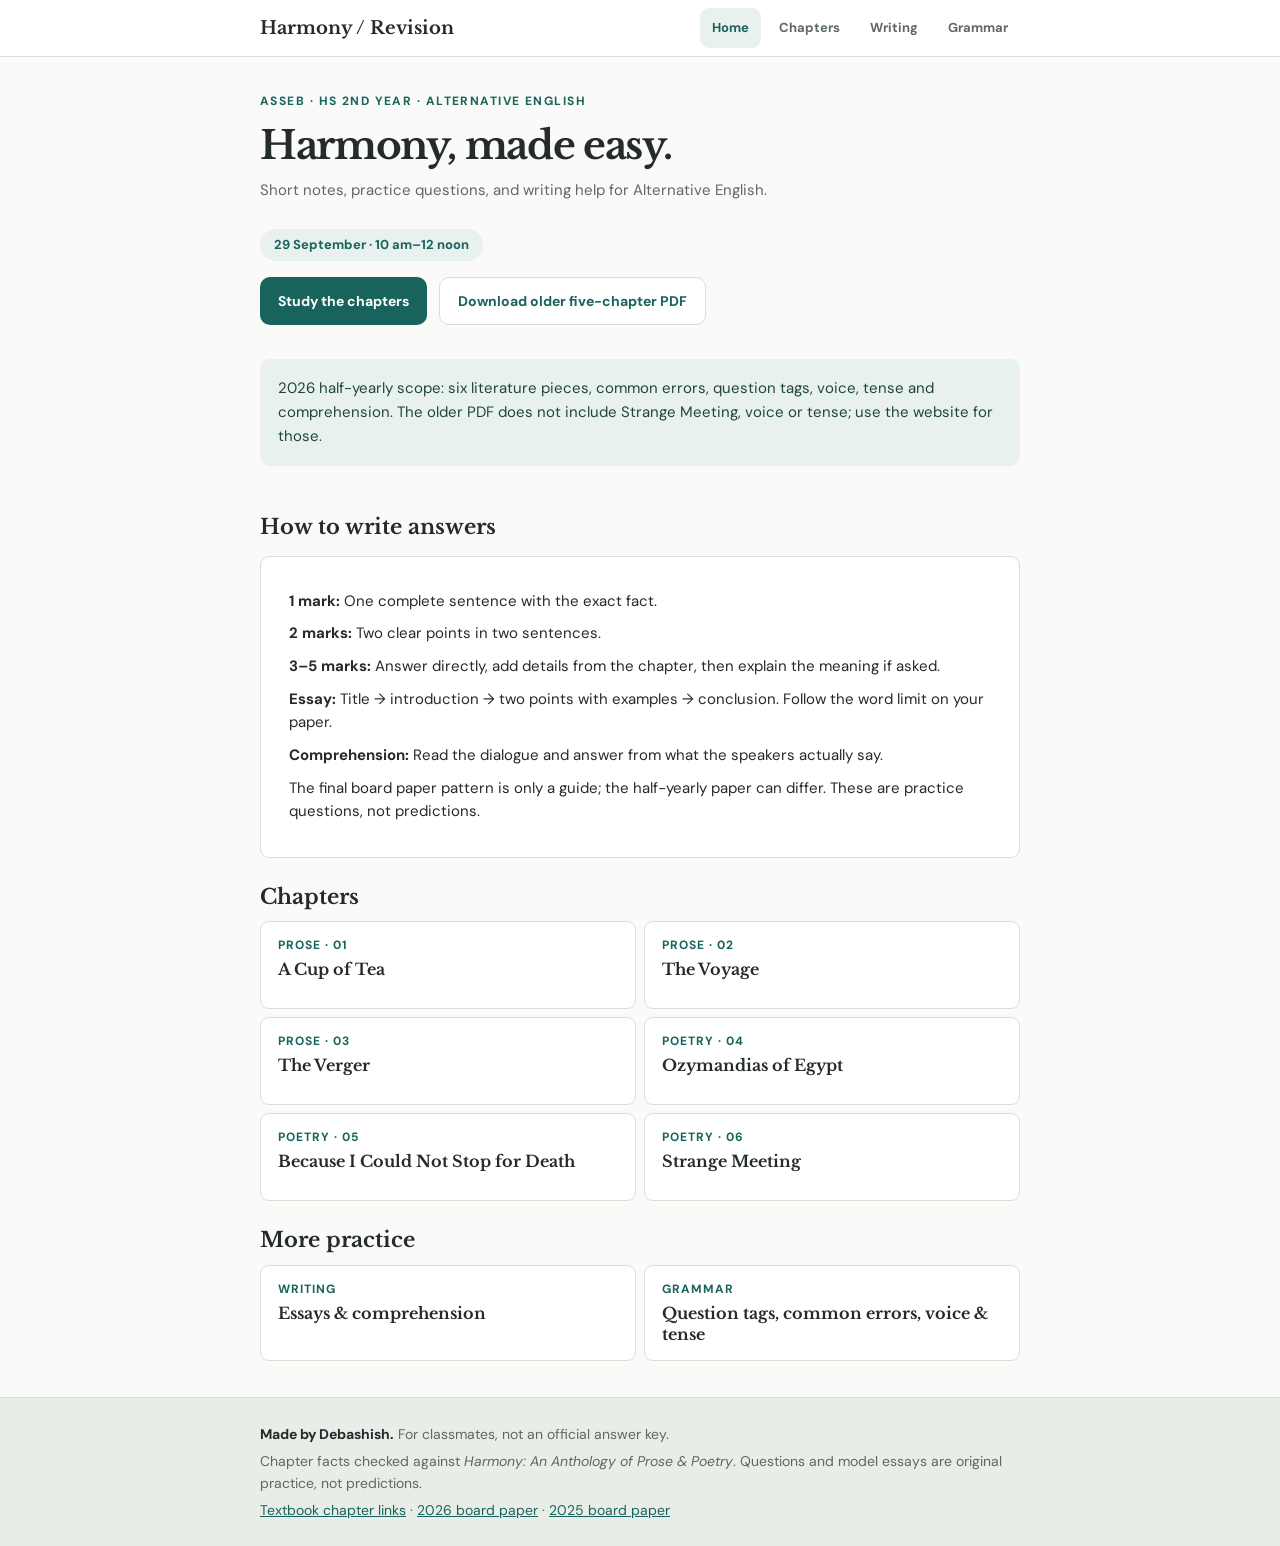
==== commit 5da199e2: "Match 2026 half-yearly syllabus with Strange Meeting, voice and tense" ====
--- a/index.html
+++ b/index.html
@@ -1 +1 @@
-<!doctype html><html lang="en"><head><meta charset="utf-8"><meta name="viewport" content="width=device-width,initial-scale=1"><meta name="theme-color" content="#f8f7f3"><meta name="description" content="Readable Alternative English revision notes for ASSEB HS 2nd year: Harmony chapters, writing and practice."><title>Harmony, made easy. | Harmony Revision</title><link rel="stylesheet" href="style.css"></head><body><header class="top"><div class="shell"><a class="brand" href="index.html">Harmony / Revision</a><nav aria-label="Main navigation"><a href="index.html" aria-current="page">Home</a><a href="chapters.html">Chapters</a><a href="writing.html">Writing</a><a href="grammar.html">Grammar</a></nav></div></header><div class="shell"><header class="hero"><span class="eyebrow">ASSEB · HS 2nd Year · Alternative English</span><h1>Harmony, made easy.</h1><p>Short notes, practice questions, and writing help for Alternative English.</p></header><main class="main"><span class="pill">29 September · 10 am–12 noon</span><div class="actions"><a class="btn" href="chapters.html">Study the chapters</a><a class="btn alt" href="ALTE-Harmony-Study-Guide.pdf" download>Download PDF</a></div><h2 class="section-title">How to write answers</h2><section class="article"><p><strong>1 mark:</strong> One complete sentence with the exact fact.</p><p><strong>2 marks:</strong> Two clear points in two sentences.</p><p><strong>3–5 marks:</strong> Answer directly, add details from the chapter, then explain the meaning if asked.</p><p><strong>Essay:</strong> Title → introduction → two points with examples → conclusion. Follow the word limit on your paper.</p><p><strong>Comprehension:</strong> Read the dialogue and answer from what the speakers actually say.</p><p>The final board paper pattern is only a guide; the half-yearly paper can differ. These are practice questions, not predictions.</p></section><h2 class="section-title">Chapters</h2><div class="chapter-list"><a class="chapter-link" href="a-cup-of-tea.html"><small>Prose · 01</small><strong>A Cup of Tea</strong></a><a class="chapter-link" href="the-voyage.html"><small>Prose · 02</small><strong>The Voyage</strong></a><a class="chapter-link" href="the-verger.html"><small>Prose · 03</small><strong>The Verger</strong></a><a class="chapter-link" href="ozymandias.html"><small>Poetry · 04</small><strong>Ozymandias of Egypt</strong></a><a class="chapter-link" href="because-i-could-not-stop-for-death.html"><small>Poetry · 05</small><strong>Because I Could Not Stop for Death</strong></a></div><h2 class="section-title">More practice</h2><div class="chapter-list"><a class="chapter-link" href="writing.html"><small>Writing</small><strong>Essays & comprehension</strong></a><a class="chapter-link" href="grammar.html"><small>Grammar</small><strong>Question tags & common errors</strong></a></div></main></div><footer class="footer"><div class="shell"><p><strong>Made by Debashish.</strong> For classmates, not an official answer key.</p><p>Chapter facts checked against <em>Harmony: An Anthology of Prose &amp; Poetry</em>. Questions and model essays are original practice, not predictions.</p><p><a href="https://devlibrary.in/class-12-alternative-english-book">Textbook chapter links</a> · <a href="https://www.thetreasurenotes.in/2026/02/asseb-class-12-alternative-english-question-paper-2026.html">2026 board paper</a> · <a href="https://www.dynamictutorialsandservices.org/2025/06/alternative-english-question-paper-2025.html">2025 board paper</a></p></div></footer><script src="app.js"></script></body></html>+<!doctype html><html lang="en"><head><meta charset="utf-8"><meta name="viewport" content="width=device-width,initial-scale=1"><meta name="theme-color" content="#f8f7f3"><meta name="description" content="Readable Alternative English revision notes for ASSEB HS 2nd year: Harmony chapters, writing and practice."><title>Harmony, made easy. | Harmony Revision</title><link rel="stylesheet" href="style.css"></head><body><header class="top"><div class="shell"><a class="brand" href="index.html">Harmony / Revision</a><nav aria-label="Main navigation"><a href="index.html" aria-current="page">Home</a><a href="chapters.html">Chapters</a><a href="writing.html">Writing</a><a href="grammar.html">Grammar</a></nav></div></header><div class="shell"><header class="hero"><span class="eyebrow">ASSEB · HS 2nd Year · Alternative English</span><h1>Harmony, made easy.</h1><p>Short notes, practice questions, and writing help for Alternative English.</p></header><main class="main"><span class="pill">29 September · 10 am–12 noon</span><div class="actions"><a class="btn" href="chapters.html">Study the chapters</a><a class="btn alt" href="ALTE-Harmony-Study-Guide.pdf" download>Download older five-chapter PDF</a><p class="notice">2026 half-yearly scope: six literature pieces, common errors, question tags, voice, tense and comprehension. The older PDF does not include Strange Meeting, voice or tense; use the website for those.</p></div><h2 class="section-title">How to write answers</h2><section class="article"><p><strong>1 mark:</strong> One complete sentence with the exact fact.</p><p><strong>2 marks:</strong> Two clear points in two sentences.</p><p><strong>3–5 marks:</strong> Answer directly, add details from the chapter, then explain the meaning if asked.</p><p><strong>Essay:</strong> Title → introduction → two points with examples → conclusion. Follow the word limit on your paper.</p><p><strong>Comprehension:</strong> Read the dialogue and answer from what the speakers actually say.</p><p>The final board paper pattern is only a guide; the half-yearly paper can differ. These are practice questions, not predictions.</p></section><h2 class="section-title">Chapters</h2><div class="chapter-list"><a class="chapter-link" href="a-cup-of-tea.html"><small>Prose · 01</small><strong>A Cup of Tea</strong></a><a class="chapter-link" href="the-voyage.html"><small>Prose · 02</small><strong>The Voyage</strong></a><a class="chapter-link" href="the-verger.html"><small>Prose · 03</small><strong>The Verger</strong></a><a class="chapter-link" href="ozymandias.html"><small>Poetry · 04</small><strong>Ozymandias of Egypt</strong></a><a class="chapter-link" href="because-i-could-not-stop-for-death.html"><small>Poetry · 05</small><strong>Because I Could Not Stop for Death</strong></a><a class="chapter-link" href="strange-meeting.html"><small>Poetry · 06</small><strong>Strange Meeting</strong></a></div><h2 class="section-title">More practice</h2><div class="chapter-list"><a class="chapter-link" href="writing.html"><small>Writing</small><strong>Essays & comprehension</strong></a><a class="chapter-link" href="grammar.html"><small>Grammar</small><strong>Question tags, common errors, voice & tense</strong></a></div></main></div><footer class="footer"><div class="shell"><p><strong>Made by Debashish.</strong> For classmates, not an official answer key.</p><p>Chapter facts checked against <em>Harmony: An Anthology of Prose &amp; Poetry</em>. Questions and model essays are original practice, not predictions.</p><p><a href="https://devlibrary.in/class-12-alternative-english-book">Textbook chapter links</a> · <a href="https://www.thetreasurenotes.in/2026/02/asseb-class-12-alternative-english-question-paper-2026.html">2026 board paper</a> · <a href="https://www.dynamictutorialsandservices.org/2025/06/alternative-english-question-paper-2025.html">2025 board paper</a></p></div></footer><script src="app.js"></script></body></html>
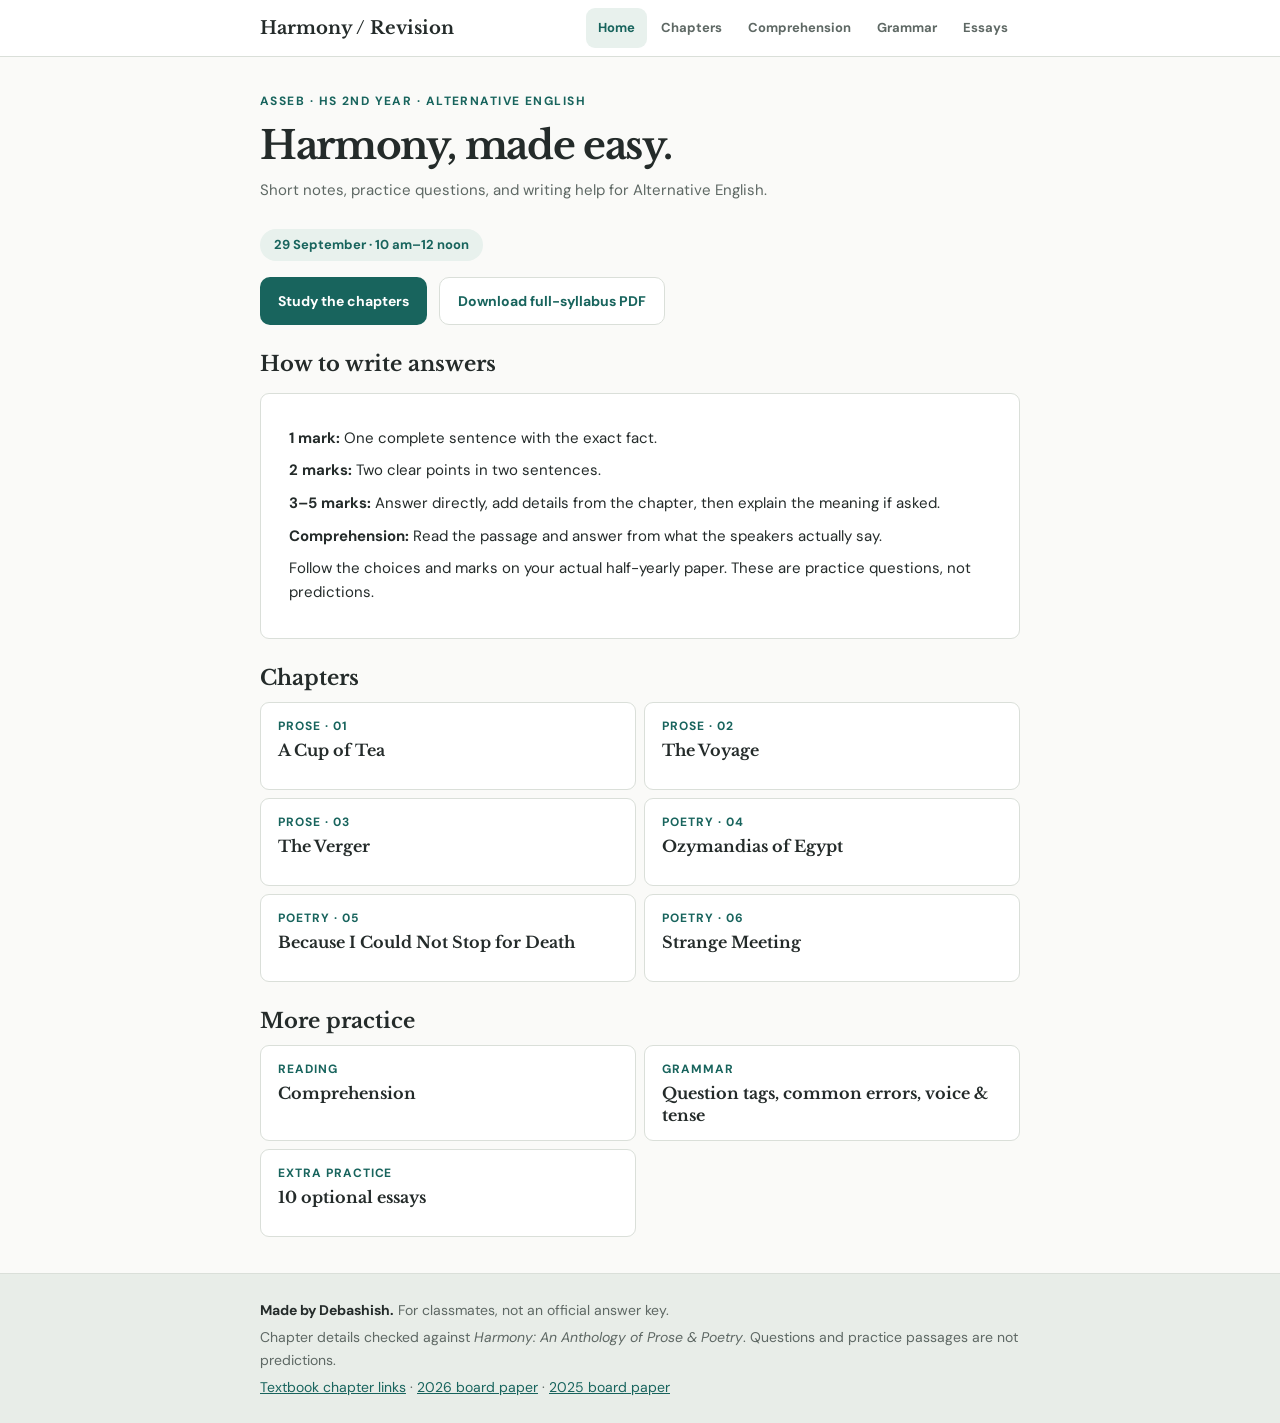
==== commit c1ac5efe: "Replace old guide with complete 2026 syllabus and optional essay practice" ====
--- a/index.html
+++ b/index.html
@@ -1 +1 @@
-<!doctype html><html lang="en"><head><meta charset="utf-8"><meta name="viewport" content="width=device-width,initial-scale=1"><meta name="theme-color" content="#f8f7f3"><meta name="description" content="Readable Alternative English revision notes for ASSEB HS 2nd year: Harmony chapters, writing and practice."><title>Harmony, made easy. | Harmony Revision</title><link rel="stylesheet" href="style.css"></head><body><header class="top"><div class="shell"><a class="brand" href="index.html">Harmony / Revision</a><nav aria-label="Main navigation"><a href="index.html" aria-current="page">Home</a><a href="chapters.html">Chapters</a><a href="writing.html">Writing</a><a href="grammar.html">Grammar</a></nav></div></header><div class="shell"><header class="hero"><span class="eyebrow">ASSEB · HS 2nd Year · Alternative English</span><h1>Harmony, made easy.</h1><p>Short notes, practice questions, and writing help for Alternative English.</p></header><main class="main"><span class="pill">29 September · 10 am–12 noon</span><div class="actions"><a class="btn" href="chapters.html">Study the chapters</a><a class="btn alt" href="ALTE-Harmony-Study-Guide.pdf" download>Download older five-chapter PDF</a><p class="notice">2026 half-yearly scope: six literature pieces, common errors, question tags, voice, tense and comprehension. The older PDF does not include Strange Meeting, voice or tense; use the website for those.</p></div><h2 class="section-title">How to write answers</h2><section class="article"><p><strong>1 mark:</strong> One complete sentence with the exact fact.</p><p><strong>2 marks:</strong> Two clear points in two sentences.</p><p><strong>3–5 marks:</strong> Answer directly, add details from the chapter, then explain the meaning if asked.</p><p><strong>Essay:</strong> Title → introduction → two points with examples → conclusion. Follow the word limit on your paper.</p><p><strong>Comprehension:</strong> Read the dialogue and answer from what the speakers actually say.</p><p>The final board paper pattern is only a guide; the half-yearly paper can differ. These are practice questions, not predictions.</p></section><h2 class="section-title">Chapters</h2><div class="chapter-list"><a class="chapter-link" href="a-cup-of-tea.html"><small>Prose · 01</small><strong>A Cup of Tea</strong></a><a class="chapter-link" href="the-voyage.html"><small>Prose · 02</small><strong>The Voyage</strong></a><a class="chapter-link" href="the-verger.html"><small>Prose · 03</small><strong>The Verger</strong></a><a class="chapter-link" href="ozymandias.html"><small>Poetry · 04</small><strong>Ozymandias of Egypt</strong></a><a class="chapter-link" href="because-i-could-not-stop-for-death.html"><small>Poetry · 05</small><strong>Because I Could Not Stop for Death</strong></a><a class="chapter-link" href="strange-meeting.html"><small>Poetry · 06</small><strong>Strange Meeting</strong></a></div><h2 class="section-title">More practice</h2><div class="chapter-list"><a class="chapter-link" href="writing.html"><small>Writing</small><strong>Essays & comprehension</strong></a><a class="chapter-link" href="grammar.html"><small>Grammar</small><strong>Question tags, common errors, voice & tense</strong></a></div></main></div><footer class="footer"><div class="shell"><p><strong>Made by Debashish.</strong> For classmates, not an official answer key.</p><p>Chapter facts checked against <em>Harmony: An Anthology of Prose &amp; Poetry</em>. Questions and model essays are original practice, not predictions.</p><p><a href="https://devlibrary.in/class-12-alternative-english-book">Textbook chapter links</a> · <a href="https://www.thetreasurenotes.in/2026/02/asseb-class-12-alternative-english-question-paper-2026.html">2026 board paper</a> · <a href="https://www.dynamictutorialsandservices.org/2025/06/alternative-english-question-paper-2025.html">2025 board paper</a></p></div></footer><script src="app.js"></script></body></html>+<!doctype html><html lang="en"><head><meta charset="utf-8"><meta name="viewport" content="width=device-width,initial-scale=1"><meta name="theme-color" content="#f8f7f3"><meta name="description" content="Readable Alternative English revision notes for ASSEB HS 2nd year: Harmony chapters, writing and practice."><title>Harmony, made easy. | Harmony Revision</title><link rel="stylesheet" href="style.css"></head><body><header class="top"><div class="shell"><a class="brand" href="index.html">Harmony / Revision</a><nav aria-label="Main navigation"><a href="index.html" aria-current="page">Home</a><a href="chapters.html">Chapters</a><a href="writing.html">Comprehension</a><a href="grammar.html">Grammar</a><a href="essays.html">Essays</a></nav></div></header><div class="shell"><header class="hero"><span class="eyebrow">ASSEB · HS 2nd Year · Alternative English</span><h1>Harmony, made easy.</h1><p>Short notes, practice questions, and writing help for Alternative English.</p></header><main class="main"><span class="pill">29 September · 10 am–12 noon</span><div class="actions"><a class="btn" href="chapters.html">Study the chapters</a><a class="btn alt" href="ALTE-Harmony-2026-Full-Syllabus.pdf" download>Download full-syllabus PDF</a></div><h2 class="section-title">How to write answers</h2><section class="article"><p><strong>1 mark:</strong> One complete sentence with the exact fact.</p><p><strong>2 marks:</strong> Two clear points in two sentences.</p><p><strong>3–5 marks:</strong> Answer directly, add details from the chapter, then explain the meaning if asked.</p><p><strong>Comprehension:</strong> Read the passage and answer from what the speakers actually say.</p><p>Follow the choices and marks on your actual half-yearly paper. These are practice questions, not predictions.</p></section><h2 class="section-title">Chapters</h2><div class="chapter-list"><a class="chapter-link" href="a-cup-of-tea.html"><small>Prose · 01</small><strong>A Cup of Tea</strong></a><a class="chapter-link" href="the-voyage.html"><small>Prose · 02</small><strong>The Voyage</strong></a><a class="chapter-link" href="the-verger.html"><small>Prose · 03</small><strong>The Verger</strong></a><a class="chapter-link" href="ozymandias.html"><small>Poetry · 04</small><strong>Ozymandias of Egypt</strong></a><a class="chapter-link" href="because-i-could-not-stop-for-death.html"><small>Poetry · 05</small><strong>Because I Could Not Stop for Death</strong></a><a class="chapter-link" href="strange-meeting.html"><small>Poetry · 06</small><strong>Strange Meeting</strong></a></div><h2 class="section-title">More practice</h2><div class="chapter-list"><a class="chapter-link" href="writing.html"><small>Reading</small><strong>Comprehension</strong></a><a class="chapter-link" href="grammar.html"><small>Grammar</small><strong>Question tags, common errors, voice & tense</strong></a><a class="chapter-link" href="essays.html"><small>Extra practice</small><strong>10 optional essays</strong></a></div></main></div><footer class="footer"><div class="shell"><p><strong>Made by Debashish.</strong> For classmates, not an official answer key.</p><p>Chapter details checked against <em>Harmony: An Anthology of Prose &amp; Poetry</em>. Questions and practice passages are not predictions.</p><p><a href="https://devlibrary.in/class-12-alternative-english-book">Textbook chapter links</a> · <a href="https://www.thetreasurenotes.in/2026/02/asseb-class-12-alternative-english-question-paper-2026.html">2026 board paper</a> · <a href="https://www.dynamictutorialsandservices.org/2025/06/alternative-english-question-paper-2025.html">2025 board paper</a></p></div></footer><script src="app.js"></script></body></html>
--- a/style.css
+++ b/style.css
@@ -2,3 +2,5 @@
 :root{--paper:#f8f7f3;--ink:#242b2a;--muted:#5e6864;--line:#dadfd9;--teal:#18645d;--soft:#e8f1ed;--white:#fff}*{box-sizing:border-box}html{scroll-behavior:smooth}body{margin:0;background:var(--paper);color:var(--ink);font:17px/1.72 'DM Sans',Arial,sans-serif}a{color:var(--teal)}a:focus-visible,button:focus-visible,input:focus-visible{outline:3px solid #d68c48;outline-offset:3px}.shell{width:min(980px,calc(100% - 38px));margin:auto}.top{background:var(--white);border-bottom:1px solid var(--line)}.top .shell{min-height:64px;display:flex;align-items:center;justify-content:space-between;gap:16px}.brand{font:700 18px 'Libre Baskerville',Georgia,serif;color:var(--ink);text-decoration:none}.top nav{display:flex;flex-wrap:wrap;gap:6px}.top nav a{color:var(--muted);font-size:14px;text-decoration:none;font-weight:700;padding:10px 12px;border-radius:9px}.top nav a:hover,.top nav a[aria-current]{background:var(--soft);color:var(--teal)}.hero{padding:70px 0 45px;max-width:790px}.eyebrow{color:var(--teal);font-size:12px;letter-spacing:.12em;font-weight:700;text-transform:uppercase}.hero h1{font:700 clamp(34px,6vw,58px)/1.16 'Libre Baskerville',Georgia,serif;letter-spacing:-.035em;margin:16px 0}.hero p{font-size:19px;color:var(--muted);max-width:670px}.pill{display:inline-block;background:var(--soft);color:var(--teal);font-size:13px;font-weight:700;border-radius:100px;padding:6px 14px}.actions{display:flex;gap:12px;flex-wrap:wrap;margin-top:27px}.btn{display:inline-flex;align-items:center;justify-content:center;min-height:48px;padding:10px 18px;background:var(--teal);color:white;text-decoration:none;border-radius:10px;font-weight:700}.btn.alt{background:white;color:var(--teal);border:1px solid var(--line)}.main{padding-bottom:70px}.section-title{font:700 27px/1.3 'Libre Baskerville',Georgia,serif;margin:35px 0 15px}.chapter-list{display:grid;grid-template-columns:repeat(2,minmax(0,1fr));gap:12px}.chapter-link{display:block;padding:22px 24px;background:white;border:1px solid var(--line);border-radius:12px;color:var(--ink);text-decoration:none;min-height:126px}.chapter-link:hover{border-color:var(--teal);background:#fdfefd}.chapter-link small{display:block;color:var(--teal);font-size:12px;text-transform:uppercase;letter-spacing:.08em;font-weight:700}.chapter-link strong{display:block;font:700 19px/1.35 'Libre Baskerville',Georgia,serif;margin-top:9px}.wide{grid-column:span 2}.article{max-width:800px;background:white;border:1px solid var(--line);border-radius:14px;padding:clamp(22px,5vw,48px);margin:22px 0 40px}.article h2{font:700 26px/1.35 'Libre Baskerville',Georgia,serif;margin:1.5em 0 .65em}.article h2:first-child{margin-top:0}.article h3{font:700 20px/1.4 'Libre Baskerville',Georgia,serif;margin:1.5em 0 .5em}.article p,.article li{overflow-wrap:anywhere}.article li{margin:8px 0}.article strong{font-weight:700}.article blockquote{border-left:3px solid var(--teal);padding-left:20px;margin:20px 0;color:var(--muted)}.article hr{border:0;border-top:1px solid var(--line);margin:28px 0}.article ol,.article ul{padding-left:1.35em}.article a{overflow-wrap:anywhere}.article .qna{background:var(--paper);padding:12px;border-radius:8px}.navchap{display:flex;justify-content:space-between;gap:12px;margin:24px 0}.crumb{display:inline-block;margin-top:26px;color:var(--teal);text-decoration:none;font-size:14px;font-weight:700}.footer{background:#e8ede8;border-top:1px solid var(--line);padding:32px 0;font-size:14px;color:var(--muted)}.footer strong{color:var(--ink)}.footer p{margin:5px 0}.footer a{color:var(--teal)}.progress{display:flex;align-items:center;gap:8px;font-size:14px;font-weight:700;color:var(--teal);margin:16px 0}.progress input{width:20px;height:20px;accent-color:var(--teal)}.toc{display:flex;gap:9px;flex-wrap:wrap}.toc a{background:white;border:1px solid var(--line);border-radius:100px;padding:7px 13px;text-decoration:none;font-size:14px;font-weight:700}.article details{border:1px solid var(--line);border-radius:9px;padding:10px 14px;margin:9px 0}.article summary{cursor:pointer;font-weight:700}.article details p{margin:8px 0}.notice{padding:18px;background:var(--soft);border-radius:10px;color:#21453e;margin:22px 0}.printlink{margin:16px 0}.sr-only{position:absolute;clip:rect(0,0,0,0)}@media(max-width:640px){body{font-size:16px;line-height:1.68}.top .shell{align-items:flex-start;flex-direction:column;padding:11px 0}.top nav{width:100%;justify-content:space-between}.top nav a{padding:8px 5px;font-size:13px}.hero{padding:43px 0 28px}.hero p{font-size:17px}.chapter-list{grid-template-columns:1fr}.wide{grid-column:auto}.article{margin:14px 0 30px}.navchap{flex-direction:column}}@media print{.top,.footer,.actions,.navchap,.progress,.crumb{display:none!important}.article{border:0;padding:0;max-width:none}body{background:white;font-size:12pt}.shell{width:100%}}
 /* Compact reading layout */
 body{font-size:15px;line-height:1.58;background:#fafaf8}.shell{width:min(760px,calc(100% - 32px))}.hero{padding:32px 0 18px}.hero h1{font-size:clamp(27px,4vw,39px);line-height:1.25;margin:9px 0}.hero p{font-size:15px;line-height:1.55;margin:8px 0}.top .shell{min-height:56px}.article{padding:24px 28px;margin:14px 0 26px;border-radius:9px}.article h2{font-size:20px;margin:1.25em 0 .5em}.article h3{font-size:17px;margin:1.25em 0 .5em}.article p{margin:9px 0}.article li{margin:4px 0}.chapter-list{gap:8px}.chapter-link{padding:14px 17px;min-height:88px;border-radius:9px}.chapter-link strong{font-size:16px;margin-top:4px}.section-title{font-size:21px;margin:26px 0 10px}.main{padding-bottom:36px}.footer{padding:20px 0}.qcard{border-top:1px solid var(--line);padding:13px 0}.qcard:first-of-type{border-top:0}.qcard p{margin:0 0 7px}.qcard .options{display:grid;grid-template-columns:repeat(2,minmax(0,1fr));gap:4px 12px;margin:8px 0 12px}.qcard .options span{background:#f5f7f4;border-radius:5px;padding:5px 9px}.qcard details{border:0;margin:7px 0 0;padding:0}.qcard summary,.answer-reveal summary{display:inline-block;cursor:pointer;background:var(--soft);color:var(--teal);font-weight:700;border-radius:7px;padding:7px 11px;list-style:none}.qcard summary::-webkit-details-marker,.answer-reveal summary::-webkit-details-marker{display:none}.qcard details[open] summary,.answer-reveal[open] summary{background:#d5e8df}.qcard details p,.answer-reveal>p{padding:8px 11px;margin-top:6px;background:#f5f7f4;border-radius:6px}.answer-reveal{margin:12px 0 28px}.quick-grid{display:grid;grid-template-columns:repeat(2,minmax(0,1fr));gap:8px}.quick-grid a{min-height:52px}.hero .pill{margin-top:8px}.actions{margin-top:16px}.btn{font-size:14px}.top nav a{font-size:13px}.article>h2:first-child{margin-top:0}@media(max-width:640px){body{font-size:14px}.article{padding:17px;margin:12px 0 22px}.hero{padding:22px 0 10px}.hero h1{font-size:27px}.top .shell{gap:0}.top nav a{font-size:12px}.qcard .options{grid-template-columns:1fr}.quick-grid{grid-template-columns:1fr}}
+
+.essay-list{display:grid;gap:8px}.essay-item{border:1px solid var(--line);border-radius:9px;background:white;margin:0;padding:0;overflow:hidden}.essay-item summary{display:block;cursor:pointer;list-style:none;padding:15px 18px;font-weight:700;color:var(--teal);min-height:48px}.essay-item summary::-webkit-details-marker{display:none}.essay-item[open] summary{background:var(--soft)}.essay-text{padding:8px 18px 16px}.essay-text p{margin:10px 0}.answer-reveal ol{padding-left:2.4em;margin:9px 0}.answer-reveal li{padding-left:3px;margin:7px 0}.top nav{gap:2px}@media(max-width:640px){.top nav a{font-size:11px;padding:8px 3px}}
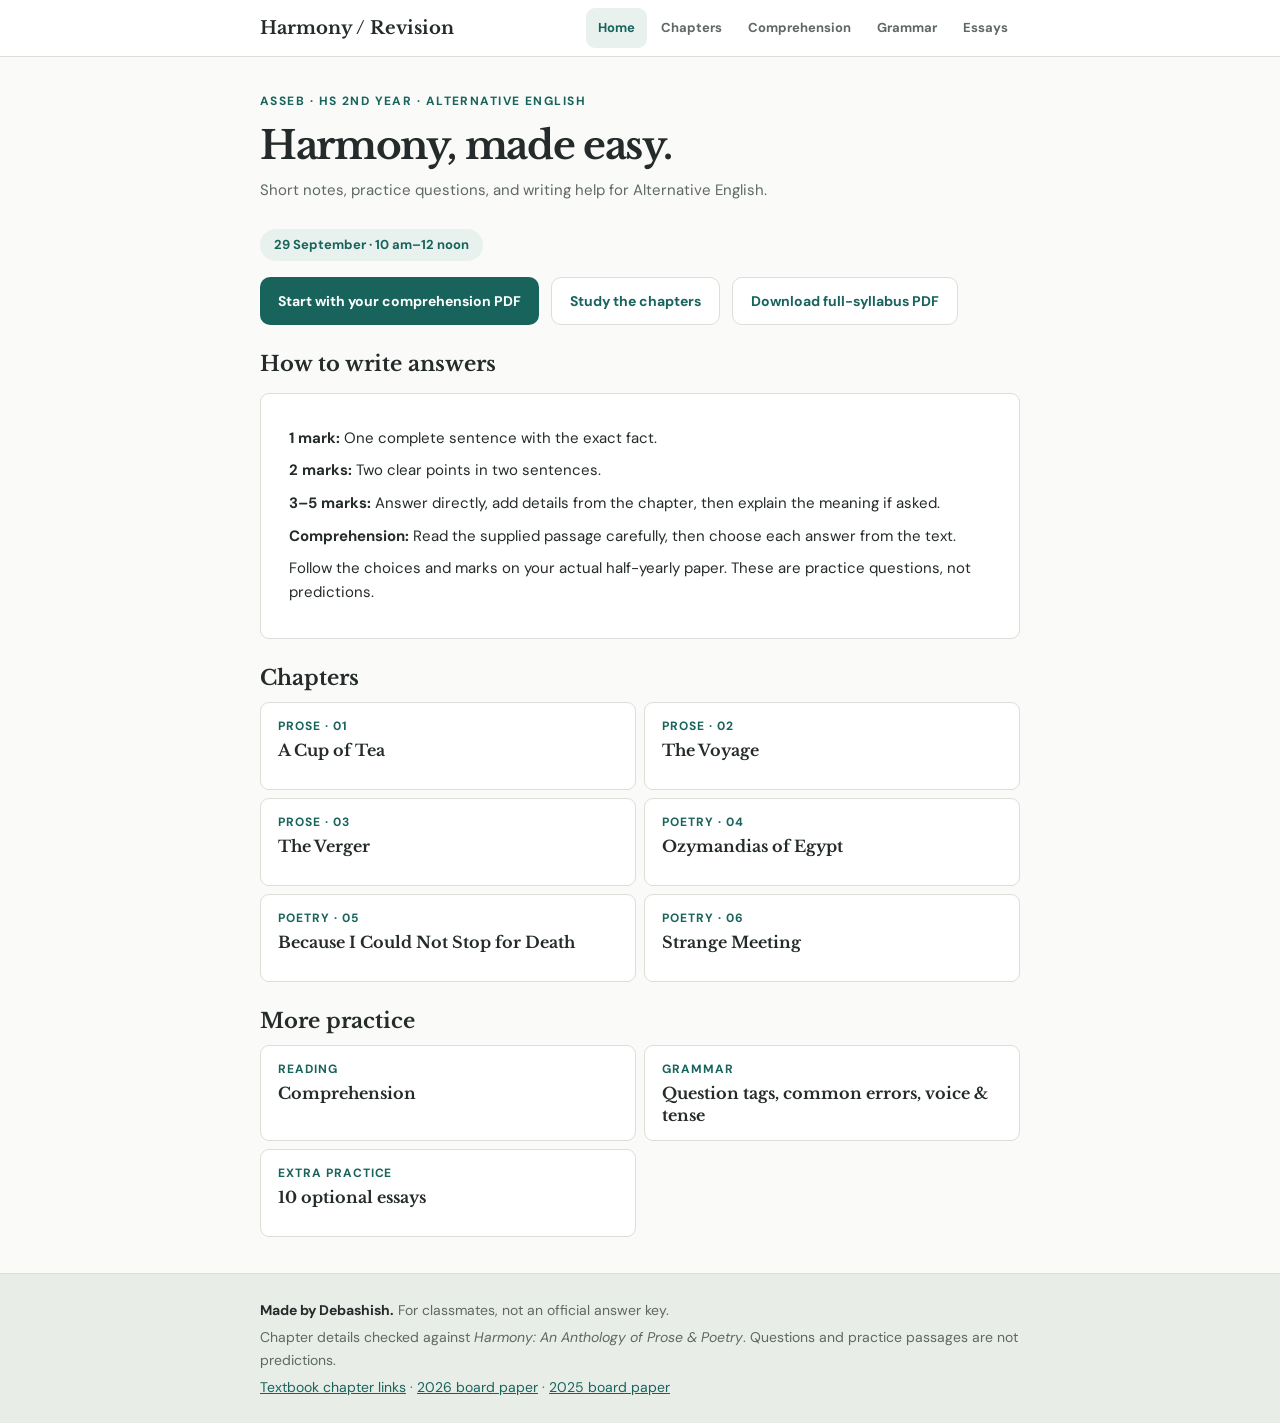
==== commit b0e31192: "Prioritize supplied reading comprehension exercise in site and guide" ====
--- a/index.html
+++ b/index.html
@@ -1 +1 @@
-<!doctype html><html lang="en"><head><meta charset="utf-8"><meta name="viewport" content="width=device-width,initial-scale=1"><meta name="theme-color" content="#f8f7f3"><meta name="description" content="Readable Alternative English revision notes for ASSEB HS 2nd year: Harmony chapters, writing and practice."><title>Harmony, made easy. | Harmony Revision</title><link rel="stylesheet" href="style.css"></head><body><header class="top"><div class="shell"><a class="brand" href="index.html">Harmony / Revision</a><nav aria-label="Main navigation"><a href="index.html" aria-current="page">Home</a><a href="chapters.html">Chapters</a><a href="writing.html">Comprehension</a><a href="grammar.html">Grammar</a><a href="essays.html">Essays</a></nav></div></header><div class="shell"><header class="hero"><span class="eyebrow">ASSEB · HS 2nd Year · Alternative English</span><h1>Harmony, made easy.</h1><p>Short notes, practice questions, and writing help for Alternative English.</p></header><main class="main"><span class="pill">29 September · 10 am–12 noon</span><div class="actions"><a class="btn" href="chapters.html">Study the chapters</a><a class="btn alt" href="ALTE-Harmony-2026-Full-Syllabus.pdf" download>Download full-syllabus PDF</a></div><h2 class="section-title">How to write answers</h2><section class="article"><p><strong>1 mark:</strong> One complete sentence with the exact fact.</p><p><strong>2 marks:</strong> Two clear points in two sentences.</p><p><strong>3–5 marks:</strong> Answer directly, add details from the chapter, then explain the meaning if asked.</p><p><strong>Comprehension:</strong> Read the passage and answer from what the speakers actually say.</p><p>Follow the choices and marks on your actual half-yearly paper. These are practice questions, not predictions.</p></section><h2 class="section-title">Chapters</h2><div class="chapter-list"><a class="chapter-link" href="a-cup-of-tea.html"><small>Prose · 01</small><strong>A Cup of Tea</strong></a><a class="chapter-link" href="the-voyage.html"><small>Prose · 02</small><strong>The Voyage</strong></a><a class="chapter-link" href="the-verger.html"><small>Prose · 03</small><strong>The Verger</strong></a><a class="chapter-link" href="ozymandias.html"><small>Poetry · 04</small><strong>Ozymandias of Egypt</strong></a><a class="chapter-link" href="because-i-could-not-stop-for-death.html"><small>Poetry · 05</small><strong>Because I Could Not Stop for Death</strong></a><a class="chapter-link" href="strange-meeting.html"><small>Poetry · 06</small><strong>Strange Meeting</strong></a></div><h2 class="section-title">More practice</h2><div class="chapter-list"><a class="chapter-link" href="writing.html"><small>Reading</small><strong>Comprehension</strong></a><a class="chapter-link" href="grammar.html"><small>Grammar</small><strong>Question tags, common errors, voice & tense</strong></a><a class="chapter-link" href="essays.html"><small>Extra practice</small><strong>10 optional essays</strong></a></div></main></div><footer class="footer"><div class="shell"><p><strong>Made by Debashish.</strong> For classmates, not an official answer key.</p><p>Chapter details checked against <em>Harmony: An Anthology of Prose &amp; Poetry</em>. Questions and practice passages are not predictions.</p><p><a href="https://devlibrary.in/class-12-alternative-english-book">Textbook chapter links</a> · <a href="https://www.thetreasurenotes.in/2026/02/asseb-class-12-alternative-english-question-paper-2026.html">2026 board paper</a> · <a href="https://www.dynamictutorialsandservices.org/2025/06/alternative-english-question-paper-2025.html">2025 board paper</a></p></div></footer><script src="app.js"></script></body></html>+<!doctype html><html lang="en"><head><meta charset="utf-8"><meta name="viewport" content="width=device-width,initial-scale=1"><meta name="theme-color" content="#f8f7f3"><meta name="description" content="Readable Alternative English revision notes for ASSEB HS 2nd year: Harmony chapters, writing and practice."><title>Harmony, made easy. | Harmony Revision</title><link rel="stylesheet" href="style.css"></head><body><header class="top"><div class="shell"><a class="brand" href="index.html">Harmony / Revision</a><nav aria-label="Main navigation"><a href="index.html" aria-current="page">Home</a><a href="chapters.html">Chapters</a><a href="writing.html">Comprehension</a><a href="grammar.html">Grammar</a><a href="essays.html">Essays</a></nav></div></header><div class="shell"><header class="hero"><span class="eyebrow">ASSEB · HS 2nd Year · Alternative English</span><h1>Harmony, made easy.</h1><p>Short notes, practice questions, and writing help for Alternative English.</p></header><main class="main"><span class="pill">29 September · 10 am–12 noon</span><div class="actions"><a class="btn" href="writing.html#priority">Start with your comprehension PDF</a><a class="btn alt" href="chapters.html">Study the chapters</a><a class="btn alt" href="ALTE-Harmony-2026-Full-Syllabus.pdf" download>Download full-syllabus PDF</a></div><h2 class="section-title">How to write answers</h2><section class="article"><p><strong>1 mark:</strong> One complete sentence with the exact fact.</p><p><strong>2 marks:</strong> Two clear points in two sentences.</p><p><strong>3–5 marks:</strong> Answer directly, add details from the chapter, then explain the meaning if asked.</p><p><strong>Comprehension:</strong> Read the supplied passage carefully, then choose each answer from the text.</p><p>Follow the choices and marks on your actual half-yearly paper. These are practice questions, not predictions.</p></section><h2 class="section-title">Chapters</h2><div class="chapter-list"><a class="chapter-link" href="a-cup-of-tea.html"><small>Prose · 01</small><strong>A Cup of Tea</strong></a><a class="chapter-link" href="the-voyage.html"><small>Prose · 02</small><strong>The Voyage</strong></a><a class="chapter-link" href="the-verger.html"><small>Prose · 03</small><strong>The Verger</strong></a><a class="chapter-link" href="ozymandias.html"><small>Poetry · 04</small><strong>Ozymandias of Egypt</strong></a><a class="chapter-link" href="because-i-could-not-stop-for-death.html"><small>Poetry · 05</small><strong>Because I Could Not Stop for Death</strong></a><a class="chapter-link" href="strange-meeting.html"><small>Poetry · 06</small><strong>Strange Meeting</strong></a></div><h2 class="section-title">More practice</h2><div class="chapter-list"><a class="chapter-link" href="writing.html"><small>Reading</small><strong>Comprehension</strong></a><a class="chapter-link" href="grammar.html"><small>Grammar</small><strong>Question tags, common errors, voice & tense</strong></a><a class="chapter-link" href="essays.html"><small>Extra practice</small><strong>10 optional essays</strong></a></div></main></div><footer class="footer"><div class="shell"><p><strong>Made by Debashish.</strong> For classmates, not an official answer key.</p><p>Chapter details checked against <em>Harmony: An Anthology of Prose &amp; Poetry</em>. Questions and practice passages are not predictions.</p><p><a href="https://devlibrary.in/class-12-alternative-english-book">Textbook chapter links</a> · <a href="https://www.thetreasurenotes.in/2026/02/asseb-class-12-alternative-english-question-paper-2026.html">2026 board paper</a> · <a href="https://www.dynamictutorialsandservices.org/2025/06/alternative-english-question-paper-2025.html">2025 board paper</a></p></div></footer><script src="app.js"></script></body></html>
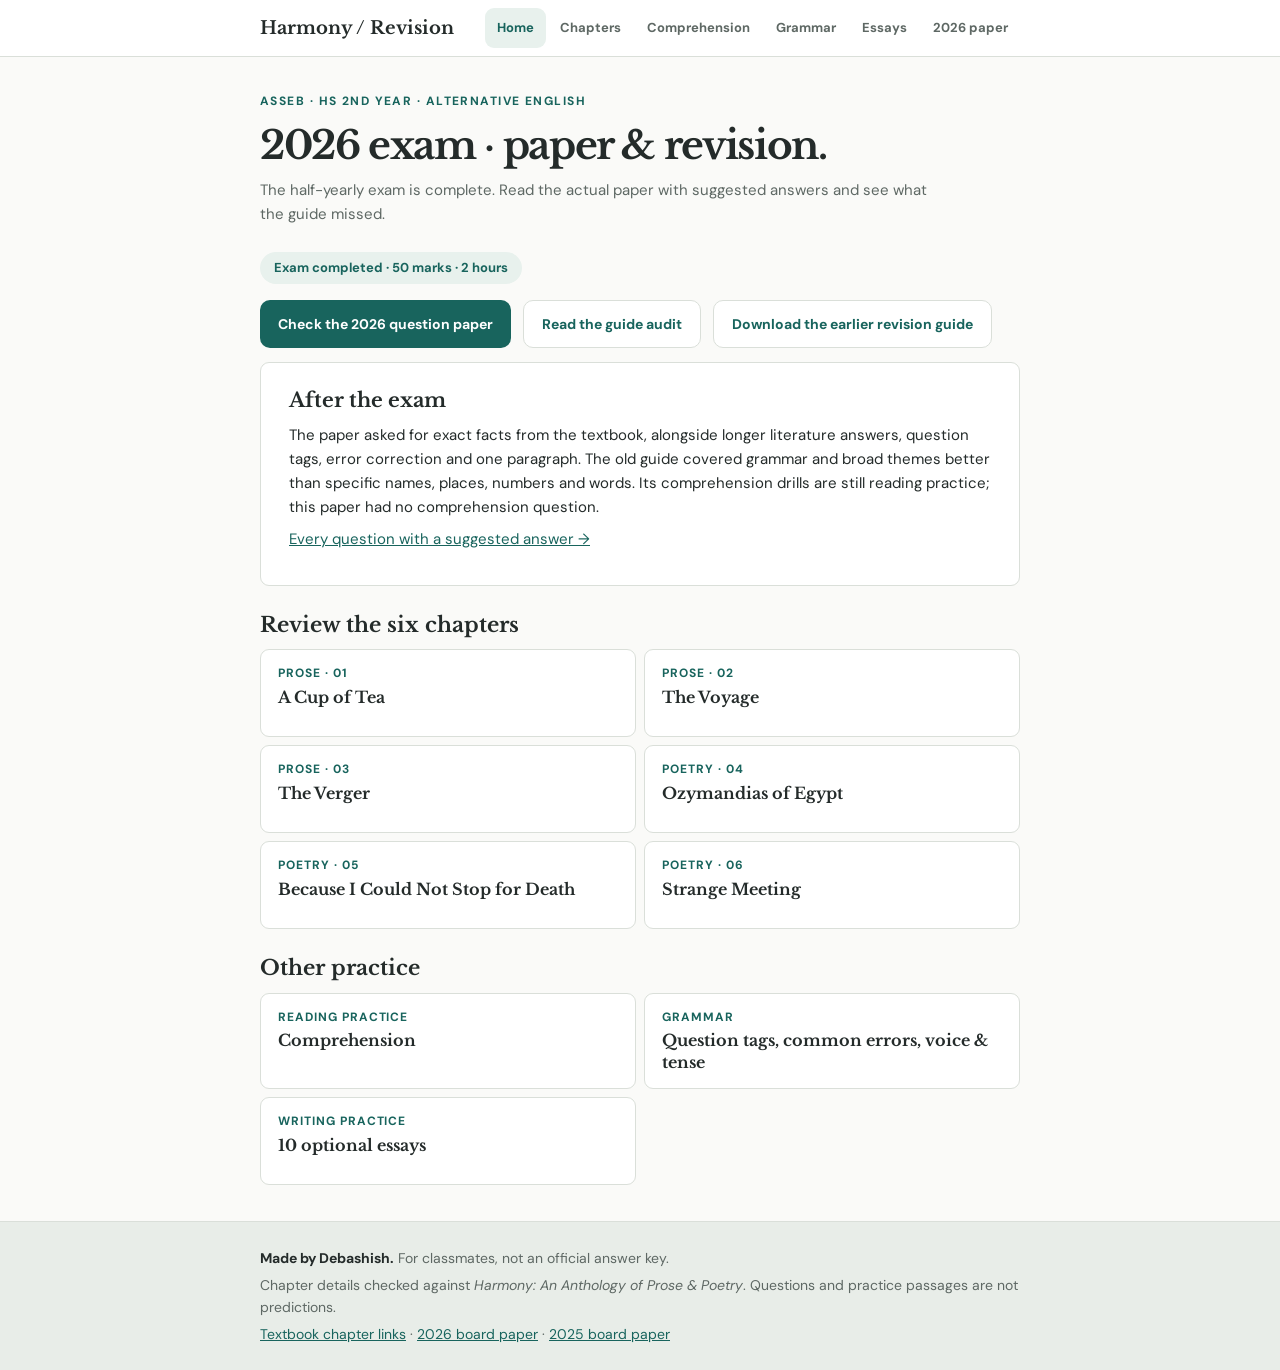
==== commit 14af2b58: "Publish completed 2026 paper with answers and guide audit" ====
--- a/index.html
+++ b/index.html
@@ -1 +1 @@
-<!doctype html><html lang="en"><head><meta charset="utf-8"><meta name="viewport" content="width=device-width,initial-scale=1"><meta name="theme-color" content="#f8f7f3"><meta name="description" content="Readable Alternative English revision notes for ASSEB HS 2nd year: Harmony chapters, writing and practice."><title>Harmony, made easy. | Harmony Revision</title><link rel="stylesheet" href="style.css"></head><body><header class="top"><div class="shell"><a class="brand" href="index.html">Harmony / Revision</a><nav aria-label="Main navigation"><a href="index.html" aria-current="page">Home</a><a href="chapters.html">Chapters</a><a href="writing.html">Comprehension</a><a href="grammar.html">Grammar</a><a href="essays.html">Essays</a></nav></div></header><div class="shell"><header class="hero"><span class="eyebrow">ASSEB · HS 2nd Year · Alternative English</span><h1>Harmony, made easy.</h1><p>Short notes, practice questions, and writing help for Alternative English.</p></header><main class="main"><span class="pill">29 September · 10 am–12 noon</span><div class="actions"><a class="btn" href="writing.html#priority">Start with your comprehension PDF</a><a class="btn alt" href="chapters.html">Study the chapters</a><a class="btn alt" href="ALTE-Harmony-2026-Full-Syllabus.pdf" download>Download full-syllabus PDF</a></div><h2 class="section-title">How to write answers</h2><section class="article"><p><strong>1 mark:</strong> One complete sentence with the exact fact.</p><p><strong>2 marks:</strong> Two clear points in two sentences.</p><p><strong>3–5 marks:</strong> Answer directly, add details from the chapter, then explain the meaning if asked.</p><p><strong>Comprehension:</strong> Read the supplied passage carefully, then choose each answer from the text.</p><p>Follow the choices and marks on your actual half-yearly paper. These are practice questions, not predictions.</p></section><h2 class="section-title">Chapters</h2><div class="chapter-list"><a class="chapter-link" href="a-cup-of-tea.html"><small>Prose · 01</small><strong>A Cup of Tea</strong></a><a class="chapter-link" href="the-voyage.html"><small>Prose · 02</small><strong>The Voyage</strong></a><a class="chapter-link" href="the-verger.html"><small>Prose · 03</small><strong>The Verger</strong></a><a class="chapter-link" href="ozymandias.html"><small>Poetry · 04</small><strong>Ozymandias of Egypt</strong></a><a class="chapter-link" href="because-i-could-not-stop-for-death.html"><small>Poetry · 05</small><strong>Because I Could Not Stop for Death</strong></a><a class="chapter-link" href="strange-meeting.html"><small>Poetry · 06</small><strong>Strange Meeting</strong></a></div><h2 class="section-title">More practice</h2><div class="chapter-list"><a class="chapter-link" href="writing.html"><small>Reading</small><strong>Comprehension</strong></a><a class="chapter-link" href="grammar.html"><small>Grammar</small><strong>Question tags, common errors, voice & tense</strong></a><a class="chapter-link" href="essays.html"><small>Extra practice</small><strong>10 optional essays</strong></a></div></main></div><footer class="footer"><div class="shell"><p><strong>Made by Debashish.</strong> For classmates, not an official answer key.</p><p>Chapter details checked against <em>Harmony: An Anthology of Prose &amp; Poetry</em>. Questions and practice passages are not predictions.</p><p><a href="https://devlibrary.in/class-12-alternative-english-book">Textbook chapter links</a> · <a href="https://www.thetreasurenotes.in/2026/02/asseb-class-12-alternative-english-question-paper-2026.html">2026 board paper</a> · <a href="https://www.dynamictutorialsandservices.org/2025/06/alternative-english-question-paper-2025.html">2025 board paper</a></p></div></footer><script src="app.js"></script></body></html>+<!doctype html><html lang="en"><head><meta charset="utf-8"><meta name="viewport" content="width=device-width,initial-scale=1"><meta name="theme-color" content="#f8f7f3"><meta name="description" content="Readable Alternative English revision notes for ASSEB HS 2nd year: Harmony chapters, writing and practice."><title>2026 exam · paper &amp; revision. | Harmony Revision</title><link rel="stylesheet" href="style.css"></head><body><header class="top"><div class="shell"><a class="brand" href="index.html">Harmony / Revision</a><nav aria-label="Main navigation"><a href="index.html" aria-current="page">Home</a><a href="chapters.html">Chapters</a><a href="writing.html">Comprehension</a><a href="grammar.html">Grammar</a><a href="essays.html">Essays</a><a href="question-paper.html">2026 paper</a></nav></div></header><div class="shell"><header class="hero"><span class="eyebrow">ASSEB · HS 2nd Year · Alternative English</span><h1>2026 exam · paper &amp; revision.</h1><p>The half-yearly exam is complete. Read the actual paper with suggested answers and see what the guide missed.</p></header><main class="main"><span class="pill">Exam completed · 50 marks · 2 hours</span><div class="actions"><a class="btn" href="question-paper.html">Check the 2026 question paper</a><a class="btn alt" href="paper-report.html">Read the guide audit</a><a class="btn alt" href="ALTE-Harmony-2026-Full-Syllabus.pdf" download>Download the earlier revision guide</a></div><section class="article"><h2>After the exam</h2><p>The paper asked for exact facts from the textbook, alongside longer literature answers, question tags, error correction and one paragraph. The old guide covered grammar and broad themes better than specific names, places, numbers and words. Its comprehension drills are still reading practice; this paper had no comprehension question.</p><p><a href="question-paper.html">Every question with a suggested answer →</a></p></section><h2 class="section-title">Review the six chapters</h2><div class="chapter-list"><a class="chapter-link" href="a-cup-of-tea.html"><small>Prose · 01</small><strong>A Cup of Tea</strong></a><a class="chapter-link" href="the-voyage.html"><small>Prose · 02</small><strong>The Voyage</strong></a><a class="chapter-link" href="the-verger.html"><small>Prose · 03</small><strong>The Verger</strong></a><a class="chapter-link" href="ozymandias.html"><small>Poetry · 04</small><strong>Ozymandias of Egypt</strong></a><a class="chapter-link" href="because-i-could-not-stop-for-death.html"><small>Poetry · 05</small><strong>Because I Could Not Stop for Death</strong></a><a class="chapter-link" href="strange-meeting.html"><small>Poetry · 06</small><strong>Strange Meeting</strong></a></div><h2 class="section-title">Other practice</h2><div class="chapter-list"><a class="chapter-link" href="writing.html"><small>Reading practice</small><strong>Comprehension</strong></a><a class="chapter-link" href="grammar.html"><small>Grammar</small><strong>Question tags, common errors, voice & tense</strong></a><a class="chapter-link" href="essays.html"><small>Writing practice</small><strong>10 optional essays</strong></a></div></main></div><footer class="footer"><div class="shell"><p><strong>Made by Debashish.</strong> For classmates, not an official answer key.</p><p>Chapter details checked against <em>Harmony: An Anthology of Prose &amp; Poetry</em>. Questions and practice passages are not predictions.</p><p><a href="https://devlibrary.in/class-12-alternative-english-book">Textbook chapter links</a> · <a href="https://www.thetreasurenotes.in/2026/02/asseb-class-12-alternative-english-question-paper-2026.html">2026 board paper</a> · <a href="https://www.dynamictutorialsandservices.org/2025/06/alternative-english-question-paper-2025.html">2025 board paper</a></p></div></footer><script src="app.js"></script></body></html>
--- a/style.css
+++ b/style.css
@@ -4,3 +4,5 @@
 body{font-size:15px;line-height:1.58;background:#fafaf8}.shell{width:min(760px,calc(100% - 32px))}.hero{padding:32px 0 18px}.hero h1{font-size:clamp(27px,4vw,39px);line-height:1.25;margin:9px 0}.hero p{font-size:15px;line-height:1.55;margin:8px 0}.top .shell{min-height:56px}.article{padding:24px 28px;margin:14px 0 26px;border-radius:9px}.article h2{font-size:20px;margin:1.25em 0 .5em}.article h3{font-size:17px;margin:1.25em 0 .5em}.article p{margin:9px 0}.article li{margin:4px 0}.chapter-list{gap:8px}.chapter-link{padding:14px 17px;min-height:88px;border-radius:9px}.chapter-link strong{font-size:16px;margin-top:4px}.section-title{font-size:21px;margin:26px 0 10px}.main{padding-bottom:36px}.footer{padding:20px 0}.qcard{border-top:1px solid var(--line);padding:13px 0}.qcard:first-of-type{border-top:0}.qcard p{margin:0 0 7px}.qcard .options{display:grid;grid-template-columns:repeat(2,minmax(0,1fr));gap:4px 12px;margin:8px 0 12px}.qcard .options span{background:#f5f7f4;border-radius:5px;padding:5px 9px}.qcard details{border:0;margin:7px 0 0;padding:0}.qcard summary,.answer-reveal summary{display:inline-block;cursor:pointer;background:var(--soft);color:var(--teal);font-weight:700;border-radius:7px;padding:7px 11px;list-style:none}.qcard summary::-webkit-details-marker,.answer-reveal summary::-webkit-details-marker{display:none}.qcard details[open] summary,.answer-reveal[open] summary{background:#d5e8df}.qcard details p,.answer-reveal>p{padding:8px 11px;margin-top:6px;background:#f5f7f4;border-radius:6px}.answer-reveal{margin:12px 0 28px}.quick-grid{display:grid;grid-template-columns:repeat(2,minmax(0,1fr));gap:8px}.quick-grid a{min-height:52px}.hero .pill{margin-top:8px}.actions{margin-top:16px}.btn{font-size:14px}.top nav a{font-size:13px}.article>h2:first-child{margin-top:0}@media(max-width:640px){body{font-size:14px}.article{padding:17px;margin:12px 0 22px}.hero{padding:22px 0 10px}.hero h1{font-size:27px}.top .shell{gap:0}.top nav a{font-size:12px}.qcard .options{grid-template-columns:1fr}.quick-grid{grid-template-columns:1fr}}
 
 .essay-list{display:grid;gap:8px}.essay-item{border:1px solid var(--line);border-radius:9px;background:white;margin:0;padding:0;overflow:hidden}.essay-item summary{display:block;cursor:pointer;list-style:none;padding:15px 18px;font-weight:700;color:var(--teal);min-height:48px}.essay-item summary::-webkit-details-marker{display:none}.essay-item[open] summary{background:var(--soft)}.essay-text{padding:8px 18px 16px}.essay-text p{margin:10px 0}.answer-reveal ol{padding-left:2.4em;margin:9px 0}.answer-reveal li{padding-left:3px;margin:7px 0}.top nav{gap:2px}@media(max-width:640px){.top nav a{font-size:11px;padding:8px 3px}}
+
+.paper-qa{padding:10px 0;border-top:1px solid var(--line)}.paper-qa p{font-weight:600;margin:0 0 4px}.paper-answer{font-size:13px;line-height:1.5;color:#42514e;padding-left:10px;border-left:2px solid var(--teal)}.uncertain{display:block;color:#805634;margin-top:4px;font-size:12px}.paper-qa:first-of-type{border-top:0}@media(max-width:640px){.paper-answer{font-size:12.5px}}
